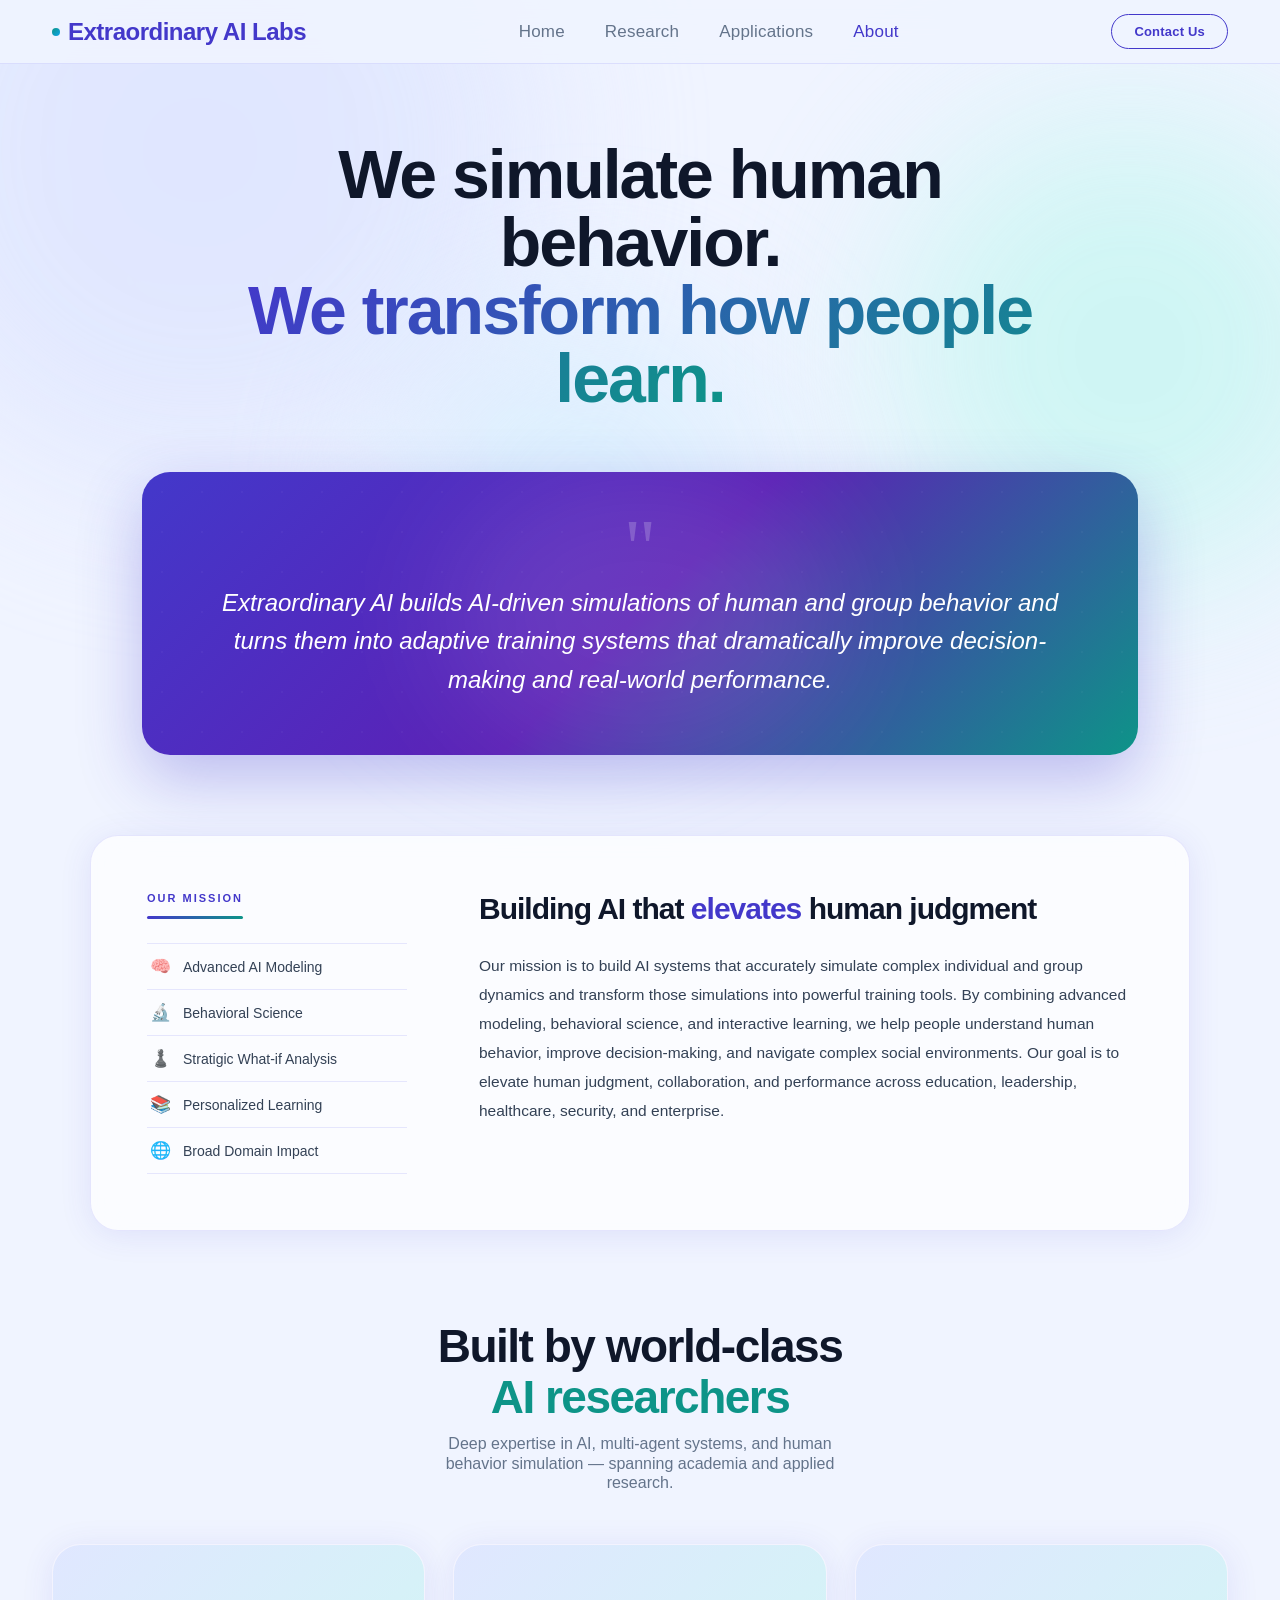
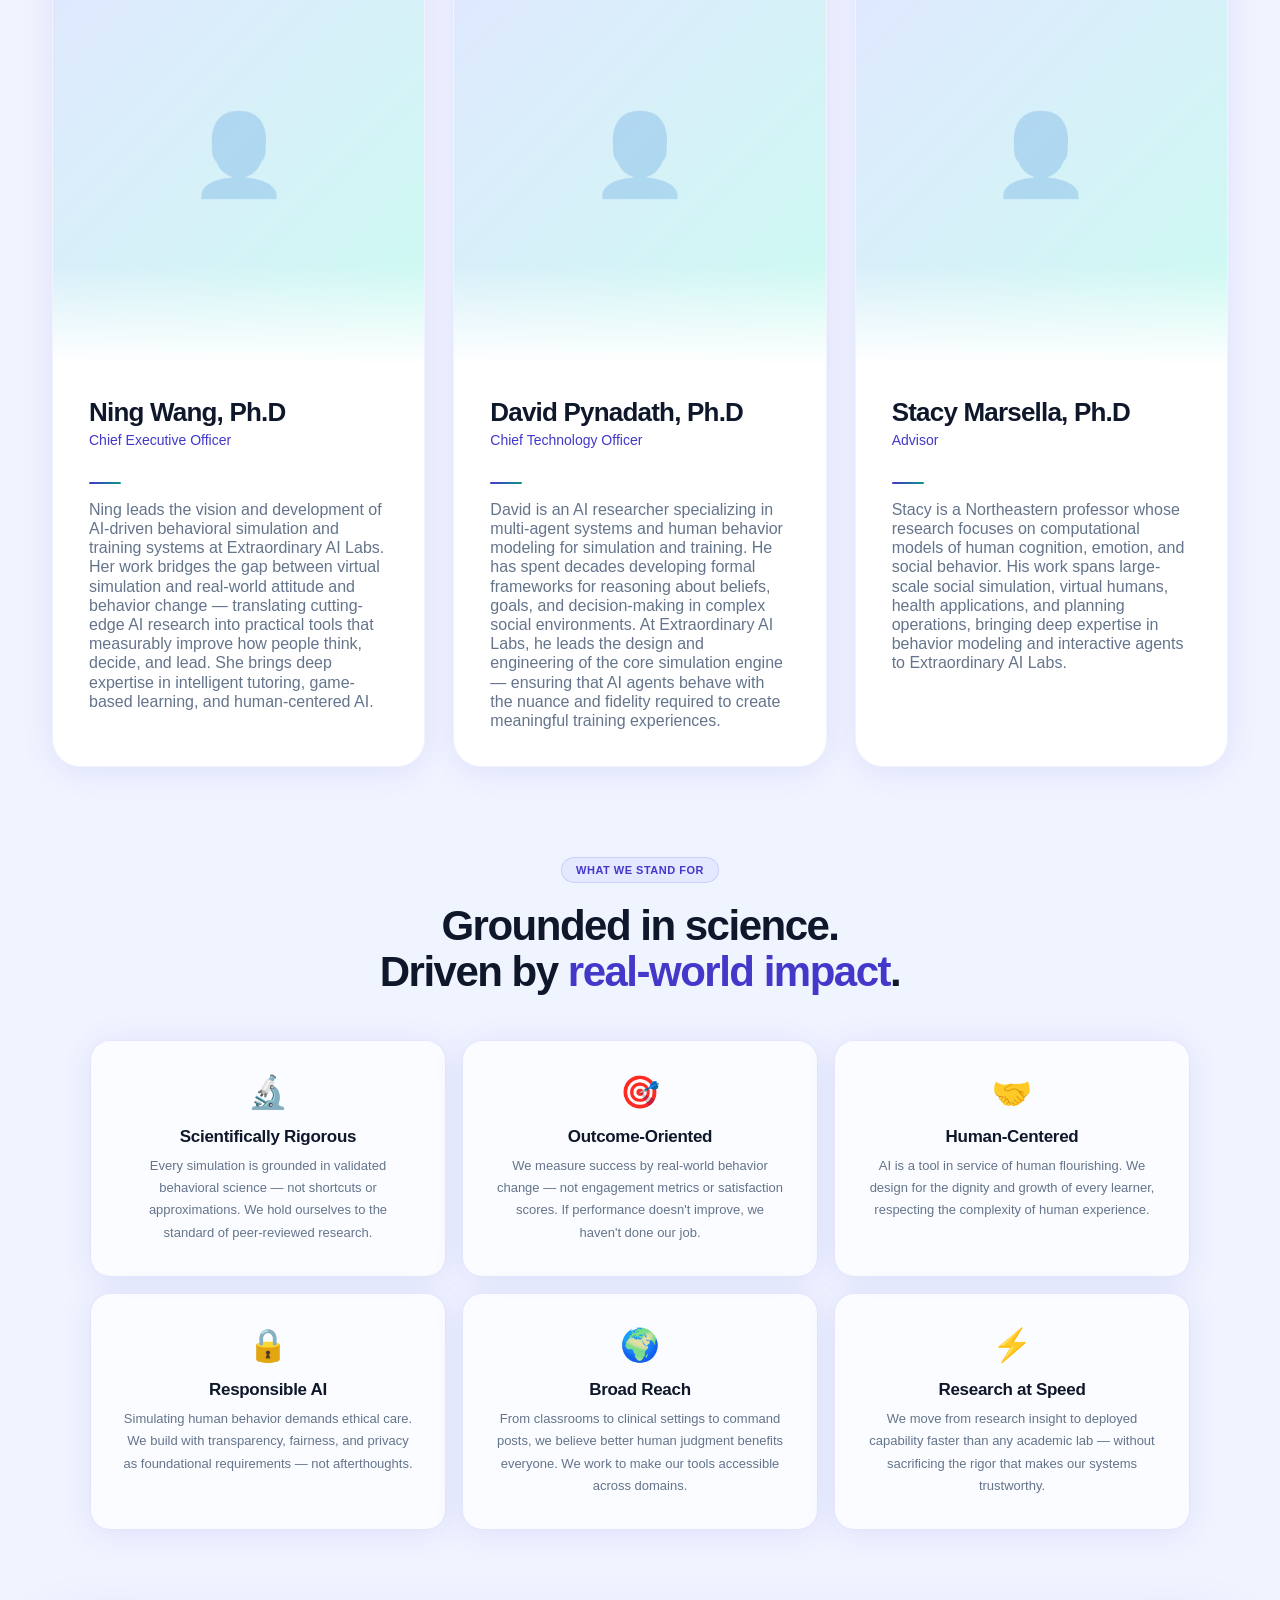
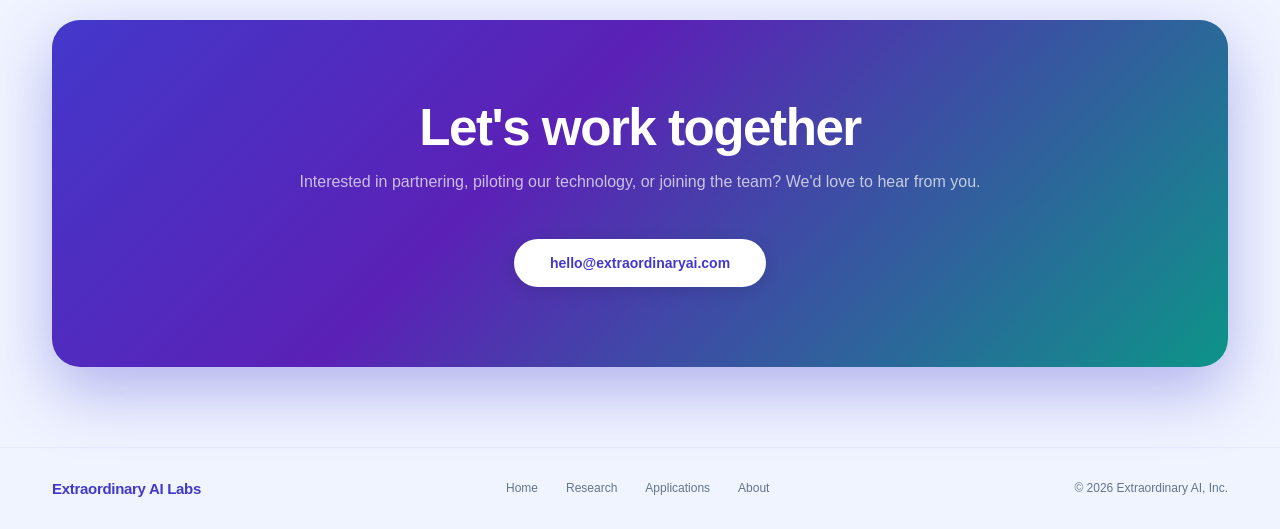
==== about.html @ 601aa69d "Initial version" ====
<!DOCTYPE html>
<html lang="en">
<head>
<meta charset="UTF-8">
<meta name="viewport" content="width=device-width, initial-scale=1.0">
<title>About — Extraordinary AI Labs</title>
<link rel="stylesheet" href="styles.css">
</head>
<body>

<div class="bg-mesh">
  <div class="mesh-blob blob-1"></div>
  <div class="mesh-blob blob-2"></div>
  <div class="mesh-blob blob-3"></div>
</div>

<nav>
  <a href="index.html" class="logo"><div class="logo-dot"></div>Extraordinary AI Labs</a>
  <ul>
    <li><a href="index.html">Home</a></li>
    <li><a href="index.html#research">Research</a></li>
    <li><a href="index.html#applications">Applications</a></li>
    <li><a href="about.html" class="active">About</a></li>
  </ul>
  <a href="#contact" class="nav-contact">Contact Us</a>
</nav>

<!-- ── PAGE HERO ── -->
<div class="page-hero fade-up">
  <h1 class="page-title">We simulate human behavior.<br><span>We transform how people learn.</span></h1>
</div>

<!-- ── ONE-LINER ── -->
<div class="one-liner-wrap fade-up fade-up-1">
  <div class="one-liner-card">
    <div class="one-liner-glow"></div>
    <span class="quote-mark">"</span>
    <p class="one-liner-text">Extraordinary AI builds AI-driven simulations of human and group behavior and turns them into adaptive training systems that dramatically improve decision-making and real-world performance.</p>
  </div>
</div>

<!-- ── MISSION ── -->
<section class="mission-section">
  <div class="mission-inner">
    <div class="mission-left">
      <div>
        <div class="mission-label">Our Mission</div>
        <div class="mission-accent-line"></div>
      </div>
      <div class="mission-visual">
        <div class="mv-chip"><span class="mv-icon">🧠</span>Advanced AI Modeling</div>
        <div class="mv-chip"><span class="mv-icon">🔬</span>Behavioral Science</div>
        <div class="mv-chip"><span class="mv-icon">♟️</span>Stratigic What-if Analysis</div>
        <div class="mv-chip"><span class="mv-icon">📚</span>Personalized Learning</div>
        <div class="mv-chip"><span class="mv-icon">🌐</span>Broad Domain Impact</div>
      </div>
    </div>
    <div class="mission-right">
      <h2 class="mission-title">Building AI that <span>elevates</span> human judgment</h2>
      <p class="mission-text">Our mission is to build AI systems that accurately simulate complex individual and group dynamics and transform those simulations into powerful training tools. By combining advanced modeling, behavioral science, and interactive learning, we help people understand human behavior, improve decision-making, and navigate complex social environments. Our goal is to elevate human judgment, collaboration, and performance across education, leadership, healthcare, security, and enterprise.</p>
    </div>
  </div>
</section>

<!-- ── FOUNDERS ── -->
<section class="founders-section">
  <div class="founders-header">
    <h2 class="founders-title">Built by world-class<br><span>AI researchers</span></h2>
    <p class="founders-sub">Deep expertise in AI, multi-agent systems, and human behavior simulation — spanning academia and applied research.</p>
  </div>

  <div class="founders-grid">

    <!-- Ning Wang -->
    <div class="founder-card">
      <div class="founder-img-wrap">
        <img
          class="founder-img"
          src="https://ict.usc.edu/wp-content/uploads/2022/01/Ning-Wang.jpg"
          alt="Ning Wang — Co-Founder &amp; CEO"
          onerror="this.style.display='none'; this.nextElementSibling.style.display='flex';"
        />
        <div class="founder-avatar-fallback">👤</div>
      </div>
      <div class="founder-body">
        <div class="founder-name">Ning Wang, Ph.D</div>
        <div class="founder-title">Chief Executive Officer</div>
        <div class="founder-divider"></div>
        <p class="founder-bio">Ning leads the vision and development of AI-driven behavioral simulation and training systems at Extraordinary AI Labs. Her work bridges the gap between virtual simulation and real-world attitude and behavior change — translating cutting-edge AI research into practical tools that measurably improve how people think, decide, and lead. She brings deep expertise in intelligent tutoring, game-based learning, and human-centered AI.</p>
      </div>
    </div>

    <!-- David Pynadath -->
    <div class="founder-card">
      <div class="founder-img-wrap">
        <img
          class="founder-img"
          src="https://profiles.rice.edu/sites/g/files/bxs3881/files/2024-11/241106_David%20Pynadath%27_Fitlow_5_Compress.png"
          alt="David Pynadath — Co-Founder &amp; CTO"
          onerror="this.style.display='none'; this.nextElementSibling.style.display='flex';"
        />
        <div class="founder-avatar-fallback">👤</div>
      </div>
      <div class="founder-body">
        <div class="founder-name">David Pynadath, Ph.D</div>
        <div class="founder-title">Chief Technology Officer</div>
        <div class="founder-divider"></div>
        <p class="founder-bio">David is an AI researcher specializing in multi-agent systems and human behavior modeling for simulation and training. He has spent decades developing formal frameworks for reasoning about beliefs, goals, and decision-making in complex social environments. At Extraordinary AI Labs, he leads the design and engineering of the core simulation engine — ensuring that AI agents behave with the nuance and fidelity required to create meaningful training experiences.</p>
      </div>
    </div>

    <!-- Stacy Marsella -->
    <div class="founder-card">
      <div class="founder-img-wrap">
        <img
          class="founder-img"
          src="https://cos.northeastern.edu/wp-content/uploads/2017/10/stacy-marsella.jpg"
          alt="Stacy Marsella — Advisor"
          onerror="this.style.display='none'; this.nextElementSibling.style.display='flex';"
        />
        <div class="founder-avatar-fallback">👤</div>
      </div>
      <div class="founder-body">
        <div class="founder-name">Stacy Marsella, Ph.D</div>
        <div class="founder-title">Advisor</div>
        <div class="founder-divider"></div>
        <p class="founder-bio">Stacy is a Northeastern professor whose research focuses on computational models of human cognition, emotion, and social behavior. His work spans large-scale social simulation, virtual humans, health applications, and planning operations, bringing deep expertise in behavior modeling and interactive agents to Extraordinary AI Labs.</p>
      </div>
    </div>

  </div>
</section>

<!-- ── VALUES ── -->
<section class="values-section">
  <div class="values-header">
    <div class="section-chip">What We Stand For</div>
    <h2 class="values-title">Grounded in science.<br>Driven by <span>real-world impact</span>.</h2>
  </div>
  <div class="values-grid">
    <div class="value-card">
      <div class="value-icon">🔬</div>
      <div class="value-title">Scientifically Rigorous</div>
      <div class="value-desc">Every simulation is grounded in validated behavioral science — not shortcuts or approximations. We hold ourselves to the standard of peer-reviewed research.</div>
    </div>
    <div class="value-card">
      <div class="value-icon">🎯</div>
      <div class="value-title">Outcome-Oriented</div>
      <div class="value-desc">We measure success by real-world behavior change — not engagement metrics or satisfaction scores. If performance doesn't improve, we haven't done our job.</div>
    </div>
    <div class="value-card">
      <div class="value-icon">🤝</div>
      <div class="value-title">Human-Centered</div>
      <div class="value-desc">AI is a tool in service of human flourishing. We design for the dignity and growth of every learner, respecting the complexity of human experience.</div>
    </div>
    <div class="value-card">
      <div class="value-icon">🔒</div>
      <div class="value-title">Responsible AI</div>
      <div class="value-desc">Simulating human behavior demands ethical care. We build with transparency, fairness, and privacy as foundational requirements — not afterthoughts.</div>
    </div>
    <div class="value-card">
      <div class="value-icon">🌍</div>
      <div class="value-title">Broad Reach</div>
      <div class="value-desc">From classrooms to clinical settings to command posts, we believe better human judgment benefits everyone. We work to make our tools accessible across domains.</div>
    </div>
    <div class="value-card">
      <div class="value-icon">⚡</div>
      <div class="value-title">Research at Speed</div>
      <div class="value-desc">We move from research insight to deployed capability faster than any academic lab — without sacrificing the rigor that makes our systems trustworthy.</div>
    </div>
  </div>
</section>

<!-- ── CONTACT ── -->
<!--section class="contact-section" id="contact">
  <div class="contact-inner">
    <div class="contact-glow"></div>
    <h2 class="contact-title">Let's work together</h2>
    <p class="contact-sub">Interested in partnering, piloting our technology, or joining the team? We'd love to hear from you.</p>
    <a href="mailto:hello@extraordinaryailabs.com" class="contact-email">
      <span class="contact-email-icon">✉️</span>
      hello@extraordinaryailabs.com
    </a>
  </div>
</section-->

<section class="cta-section" id="contact">
  <div class="contact-inner">
    <div class="contact-glow"></div>
    <h2 class="cta-title">Let's work together</h2>
    <p class="cta-sub">Interested in partnering, piloting our technology, or joining the team? We'd love to hear from you.</p>
    <div class="cta-buttons">
      <a href="mailto:hello@extraordinaryailabs.com" class="btn-white">hello@extraordinaryai.com</a>
    </div>
  </div>
</section>

<!-- ── FOOTER — matches homepage exactly ── -->
<footer>
  <div class="footer-logo">Extraordinary AI Labs</div>
  <div class="footer-links">
    <a href="index.html">Home</a>
    <a href="index.html#research">Research</a>
    <a href="index.html#applications">Applications</a>
    <a href="about.html">About</a>
  </div>
  <div class="footer-copy">© 2026 Extraordinary AI, Inc.</div>
</footer>

</body>
</html>
---- styles.css ----
/* =============================================
   Extraordinary AI Labs — Shared Stylesheet
   ============================================= */

:root {
  --bg: #f0f4ff;
  --surface: #ffffff;
  --surface2: #e8eeff;
  --indigo: #4338ca;
  --indigo-light: #6366f1;
  --teal: #0d9488;
  --teal-light: #14b8a6;
  --sky: #0ea5e9;
  --pink: #e879f9;
  --text: #0f172a;
  --text2: #334155;
  --muted: #64748b;
  --border: rgba(99,102,241,0.15);
  --border2: rgba(99,102,241,0.08);
  --glass: rgba(255,255,255,0.7);
  --shadow: 0 4px 32px rgba(67,56,202,0.1);
  --shadow-lg: 0 12px 48px rgba(67,56,202,0.15);
  --nav-h: 64px; /* fixed nav height for scroll-margin */
}

* { margin: 0; padding: 0; box-sizing: border-box; }

html { scroll-behavior: smooth; }

body {
  background: var(--bg);
  color: var(--text);
  font-family: 'Helvetica Neue', Helvetica, Arial, sans-serif;
  font-weight: 300;
  overflow-x: hidden;
}

/* ── BACKGROUND MESH ── */
.bg-mesh {
  position: fixed; inset: 0;
  pointer-events: none; z-index: 0; overflow: hidden;
}
.mesh-blob {
  position: absolute; border-radius: 50%;
  filter: blur(80px); opacity: 0.45;
}
.blob-1 {
  width: 700px; height: 700px;
  background: radial-gradient(circle, #c7d2fe, #e0e7ff);
  top: -200px; left: -150px;
  animation: blobDrift 12s ease-in-out infinite;
}
.blob-2 {
  width: 500px; height: 500px;
  background: radial-gradient(circle, #99f6e4, #ccfbf1);
  top: 100px; right: -100px;
  animation: blobDrift 10s ease-in-out infinite 3s;
}
.blob-3 {
  width: 400px; height: 400px;
  background: radial-gradient(circle, #bae6fd, #e0f2fe);
  bottom: 200px; left: 30%;
  animation: blobDrift 14s ease-in-out infinite 6s;
}
@keyframes blobDrift {
  0%, 100% { transform: translate(0,0) scale(1); }
  33%       { transform: translate(30px,-20px) scale(1.05); }
  66%       { transform: translate(-20px,30px) scale(0.97); }
}

/* ── NAV ── */
nav {
  position: fixed; top: 0; left: 0; right: 0; z-index: 100;
  display: flex; align-items: center; justify-content: space-between;
  padding: 0 52px;
  height: var(--nav-h);
  background: rgba(240,244,255,0.88);
  backdrop-filter: blur(20px);
  border-bottom: 1px solid var(--border);
}
.logo {
  font-size: 24px; font-weight: 800; letter-spacing: -0.5px;
  color: var(--indigo); display: flex; align-items: center; gap: 8px;
  text-decoration: none; flex-shrink: 0;
}
.logo-dot {
  width: 8px; height: 8px; border-radius: 50%;
  background: linear-gradient(135deg, var(--teal), var(--sky));
  animation: dotPulse 2s ease-in-out infinite; flex-shrink: 0;
}
@keyframes dotPulse {
  0%, 100% { transform: scale(1); opacity: 1; }
  50%       { transform: scale(1.4); opacity: 0.7; }
}
nav ul { list-style: none; display: flex; gap: 40px; }
nav a {
  font-size: 17px; font-weight: 400; text-decoration: none;
  color: var(--muted); letter-spacing: 0.2px; transition: color 0.2s;
}
nav a:hover { color: var(--indigo); }
nav a.active { color: var(--indigo); font-weight: 500; }
.nav-contact {
  font-size: 13px; font-weight: 600; text-decoration: none;
  border: 1.5px solid var(--indigo); color: var(--indigo);
  padding: 9px 22px; border-radius: 100px; transition: all 0.3s;
}
.nav-contact:hover { background: var(--indigo); color: white; }

/* ── SCROLL-MARGIN for anchored sections (accounts for fixed nav) ── */
section[id], div[id] {
  scroll-margin-top: calc(var(--nav-h) + 24px);
}

/* ── HERO ── */
.hero {
  position: relative; z-index: 1;
  min-height: 100vh;
  display: flex; flex-direction: column;
  align-items: center; justify-content: center;
  text-align: center;
  padding: 120px 52px 80px;
}
.hero-eyebrow {
  display: inline-flex; align-items: center; gap: 10px;
  background: var(--glass); border: 1px solid var(--border);
  backdrop-filter: blur(12px); border-radius: 100px;
  padding: 8px 20px 8px 8px; margin-bottom: 36px;
  box-shadow: var(--shadow); animation: fadeUp 0.5s ease both;
}
.eyebrow-chip {
  font-size: 10px; font-weight: 700; letter-spacing: 1px; text-transform: uppercase;
  background: linear-gradient(135deg, var(--indigo), var(--teal));
  color: white; border-radius: 100px; padding: 4px 12px;
}
.eyebrow-text { font-size: 12px; color: var(--muted); font-weight: 400; }

h1 {
  font-size: clamp(48px, 6.5vw, 84px);
  font-weight: 800; letter-spacing: -2.5px; line-height: 1.0;
  margin-bottom: 28px; animation: fadeUp 0.5s ease 0.1s both;
}
.h1-dark { color: var(--text); }
.h1-gradient {
  background: linear-gradient(135deg, var(--indigo) 0%, var(--teal) 60%, var(--sky) 100%);
  -webkit-background-clip: text; -webkit-text-fill-color: transparent;
  background-clip: text; display: block;
}
.hero-desc {
  font-size: 16px; color: var(--muted); line-height: 1.2;
  max-width: 580px; margin: 0 auto 48px; font-weight: 300;
  animation: fadeUp 0.5s ease 0.2s both;
}
.hero-desc strong { color: var(--text2); font-weight: 500; }
.hero-actions {
  display: flex; gap: 14px; align-items: center; justify-content: center;
  margin-bottom: 72px; animation: fadeUp 0.5s ease 0.3s both;
}

/* ── BUTTONS ── */
.btn-primary {
  font-size: 14px; font-weight: 600; text-decoration: none;
  background: var(--indigo); color: white; padding: 16px 36px;
  border-radius: 100px; transition: all 0.3s;
  box-shadow: 0 8px 24px rgba(67,56,202,0.35);
  position: relative; overflow: hidden;
}
.btn-primary::after {
  content: ''; position: absolute; inset: 0; border-radius: 100px;
  background: linear-gradient(135deg, var(--indigo-light), var(--teal));
  opacity: 0; transition: opacity 0.3s;
}
.btn-primary span { position: relative; z-index: 1; }
.btn-primary:hover::after { opacity: 1; }
.btn-primary:hover { transform: translateY(-2px); box-shadow: 0 12px 32px rgba(67,56,202,0.4); }

.btn-ghost {
  font-size: 14px; font-weight: 500; text-decoration: none;
  background: var(--glass); border: 1px solid var(--border);
  color: var(--text2); padding: 16px 36px; border-radius: 100px;
  backdrop-filter: blur(8px); transition: all 0.3s; box-shadow: var(--shadow);
}
.btn-ghost:hover {
  background: white; border-color: rgba(99,102,241,0.3);
  transform: translateY(-2px); box-shadow: var(--shadow-lg);
}

.btn-white {
  font-size: 14px; font-weight: 600; text-decoration: none;
  background: white; color: var(--indigo); padding: 16px 36px;
  border-radius: 100px; transition: all 0.3s;
  box-shadow: 0 4px 16px rgba(0,0,0,0.1);
}
.btn-white:hover { transform: translateY(-2px); box-shadow: 0 8px 24px rgba(0,0,0,0.15); }

.btn-outline-white {
  font-size: 14px; font-weight: 500; text-decoration: none;
  border: 1px solid rgba(255,255,255,0.4); color: white;
  padding: 16px 36px; border-radius: 100px; transition: all 0.3s;
}
.btn-outline-white:hover {
  background: rgba(255,255,255,0.1);
  border-color: rgba(255,255,255,0.6); transform: translateY(-2px);
}

/* ── STAT CARDS ── */
.hero-stats { display: flex; gap: 16px; justify-content: center; animation: fadeUp 0.5s ease 0.4s both; }
.stat-card {
  background: var(--glass); backdrop-filter: blur(16px);
  border: 1px solid var(--border); border-radius: 18px;
  padding: 20px 28px; text-align: center; box-shadow: var(--shadow);
  transition: transform 0.3s;
}
.stat-card:hover { transform: translateY(-4px); }
.stat-num { font-size: 22px; font-weight: 800; letter-spacing: -0.5px; line-height: 1; margin-bottom: 4px; }
.sn-indigo { color: var(--indigo); }
.sn-teal   { color: var(--teal); }
.sn-sky    { color: var(--sky); }
.stat-label { font-size: 11px; color: var(--muted); font-weight: 400; letter-spacing: 0.3px; }

/* ── SECTION CHIP ── */
.section-chip {
  display: inline-flex; align-items: center; gap: 6px;
  background: rgba(99,102,241,0.08); border: 1px solid rgba(99,102,241,0.18);
  border-radius: 100px; padding: 6px 14px;
  font-size: 11px; font-weight: 600; letter-spacing: 0.5px; text-transform: uppercase;
  color: var(--indigo); margin-bottom: 20px;
}

/* ── BENTO / TECHNOLOGY SECTION ── */
.bento-section {
  position: relative; z-index: 1;
  padding: 0 52px 100px;
}
.bento-header {
  text-align: center; margin-bottom: 52px;
}
.bento-title {
  font-size: clamp(32px, 4vw, 50px);
  font-weight: 800; letter-spacing: -1.5px; line-height: 1.1; margin-bottom: 16px;
}
.bento-sub {
  font-size: 16px; color: var(--muted); max-width: 520px;
  margin: 0 auto; line-height: 1.2; font-weight: 300;
}

/* Tech grid: 3 columns, custom cell placement */
.tech-grid {
  display: grid;
  grid-template-columns: repeat(2, minmax(0, 1fr));
  grid-auto-rows: 1fr;
  gap: 16px;
  align-items: stretch;
}

/* Row 1: merged big card spans 2 cols, group-dynamics spans 1 col */
.tech-cell-merged   { grid-column: auto; grid-row: auto; }
.tech-cell-group    { grid-column: auto; grid-row: auto; }
/* Row 2: adaptive and group span equally */
.tech-cell-adaptive { grid-column: auto; grid-row: auto; }
.tech-cell-agents   { grid-column: auto; grid-row: auto; }

.bento-cell {
  background: var(--glass); backdrop-filter: blur(16px);
  border: 1px solid var(--border); border-radius: 24px;
  padding: 40px 36px; box-shadow: var(--shadow);
  transition: all 0.35s; position: relative; overflow: hidden;
  height: 100%;
}
.bento-cell:hover {
  box-shadow: var(--shadow-lg); transform: translateY(-4px);
  border-color: rgba(99,102,241,0.3);
}
.bento-cell.accent-indigo { background: linear-gradient(135deg, rgba(67,56,202,0.07), rgba(99,102,241,0.04)); }
.bento-cell.accent-teal   { background: linear-gradient(135deg, rgba(13,148,136,0.07), rgba(20,184,166,0.03)); }
.bento-cell.accent-sky    { background: linear-gradient(135deg, rgba(14,165,233,0.07), rgba(56,189,248,0.03)); }

.cell-shimmer {
  position: absolute; inset: 0; border-radius: 24px;
  background: linear-gradient(135deg, rgba(255,255,255,0.6), rgba(255,255,255,0));
  pointer-events: none;
}
.bento-icon-wrap {
  width: 52px; height: 52px; border-radius: 16px;
  display: flex; align-items: center; justify-content: center;
  margin-bottom: 24px; font-size: 22px;
}
.icon-indigo { background: rgba(67,56,202,0.1); }
.icon-teal   { background: rgba(13,148,136,0.1); }
.icon-sky    { background: rgba(14,165,233,0.1); }
.icon-pink   { background: rgba(232,121,249,0.1); }

.cell-title {
  font-size: 20px; font-weight: 700; letter-spacing: -0.4px;
  margin-bottom: 10px; color: var(--text);
}
.cell-desc {
  font-size: 18px; color: var(--muted); line-height: 1.2; font-weight: 300;
}

/* ── APPLICATIONS SECTION ── */
.cases-section { position: relative; z-index: 1; padding: 0 52px 100px; }
.cases-header {
  display: flex; align-items: flex-end; justify-content: space-between;
  margin-bottom: 40px;
}
.cases-title {
  font-size: clamp(30px, 3.5vw, 46px); font-weight: 800;
  letter-spacing: -1.5px; max-width: 680px; line-height: 1.1;
}
.cases-title span { color: var(--indigo); }

.cases-grid {
  display: grid;
  grid-template-columns: repeat(3, 1fr);
  gap: 16px;
}
/* 5 cards: first 3 in row 1, last 2 centered in row 2 */
.cases-grid .case-card:nth-child(4) { grid-column: 1; }
.cases-grid .case-card:nth-child(5) { grid-column: 2; }

.case-card {
  background: var(--surface); border: 1px solid var(--border2);
  border-radius: 20px; padding: 36px; box-shadow: var(--shadow);
  transition: all 0.3s; position: relative; overflow: hidden;
}
.case-card::before {
  content: ''; position: absolute; left: 0; top: 0; bottom: 0;
  width: 4px; border-radius: 4px 0 0 4px;
  background: linear-gradient(180deg, var(--indigo), var(--teal));
  opacity: 0; transition: opacity 0.3s;
}
.case-card:hover { transform: translateY(-4px); box-shadow: var(--shadow-lg); border-color: var(--border); }
.case-card:hover::before { opacity: 1; }
.case-tag {
  font-size: 10px; font-weight: 700; letter-spacing: 1px; text-transform: uppercase;
  color: var(--teal); background: rgba(13,148,136,0.08);
  border-radius: 100px; padding: 4px 12px; display: inline-block; margin-bottom: 16px;
}
.case-title {
  font-size: 20px; font-weight: 700; letter-spacing: -0.4px;
  margin-bottom: 12px; color: var(--text);
}
.case-desc { font-size: 18px; color: var(--muted); line-height: 1.2; font-weight: 300; }

/* ── HOW IT WORKS ── */
.steps-section { position: relative; z-index: 1; padding: 0 52px 100px; }
.steps-header { text-align: center; margin-bottom: 56px; }
.steps-title {
  font-size: clamp(30px, 3.5vw, 46px); font-weight: 800;
  letter-spacing: -1.5px; line-height: 1.1;
}
.steps-title span { color: var(--teal); }
.steps-grid {
  display: grid; grid-template-columns: repeat(4, 1fr);
  gap: 16px; position: relative;
}
.steps-line {
  position: absolute; top: 36px; left: 12.5%; right: 12.5%; height: 1px;
  background: linear-gradient(90deg, transparent, var(--border), var(--indigo-light), var(--teal-light), var(--border), transparent);
}
.step-card {
  background: var(--surface); border: 1px solid var(--border2);
  border-radius: 20px; padding: 36px 24px 28px;
  text-align: center; box-shadow: var(--shadow); transition: all 0.3s;
}
.step-card:hover { transform: translateY(-6px); box-shadow: var(--shadow-lg); border-color: var(--border); }
.step-num {
  width: 56px; height: 56px; border-radius: 50%;
  background: linear-gradient(135deg, var(--indigo), var(--teal));
  color: white; font-size: 20px; font-weight: 800;
  display: flex; align-items: center; justify-content: center;
  margin: 0 auto 24px; box-shadow: 0 6px 20px rgba(67,56,202,0.35);
}
.step-title { font-size: 16px; font-weight: 700; letter-spacing: -0.3px; margin-bottom: 10px; }
.step-desc { font-size: 13px; color: var(--muted); line-height: 1.7; font-weight: 300; }

/* ── CTA BANNER ── */
.cta-section { position: relative; z-index: 1; padding: 0 52px 80px; }
.cta-inner {
  background: linear-gradient(135deg, var(--indigo) 0%, #5b21b6 40%, var(--teal) 100%);
  border-radius: 28px; padding: 88px 80px; text-align: center;
  position: relative; overflow: hidden;
  box-shadow: 0 24px 64px rgba(67,56,202,0.35);
}
.cta-inner::before {
  content: ''; position: absolute; inset: 0;
  background: url("data:image/svg+xml,%3Csvg width='60' height='60' viewBox='0 0 60 60' xmlns='http://www.w3.org/2000/svg'%3E%3Cg fill='none'%3E%3Cg fill='%23ffffff' fill-opacity='0.03'%3E%3Cpath d='M36 34v-4h-2v4h-4v2h4v4h2v-4h4v-2h-4zm0-30V0h-2v4h-4v2h4v4h2V6h4V4h-4zM6 34v-4H4v4H0v2h4v4h2v-4h4v-2H6zM6 4V0H4v4H0v2h4v4h2V6h4V4H6z'/%3E%3C/g%3E%3C/g%3E%3C/svg%3E");
  pointer-events: none;
}
.cta-glow {
  position: absolute; width: 500px; height: 500px; border-radius: 50%;
  background: rgba(255,255,255,0.08); filter: blur(80px);
  top: 50%; left: 50%; transform: translate(-50%,-50%);
}
.cta-title {
  font-size: clamp(32px, 4vw, 52px); font-weight: 800; letter-spacing: -1.5px;
  color: white; line-height: 1.1; margin-bottom: 16px;
  position: relative; z-index: 1;
}
.cta-sub {
  font-size: 16px; color: rgba(255,255,255,0.7); margin-bottom: 48px;
  position: relative; z-index: 1; font-weight: 300;
}
.cta-buttons { display: flex; gap: 16px; justify-content: center; position: relative; z-index: 1; }

/* ── FOOTER (shared) ── */
footer {
  position: relative; z-index: 1;
  padding: 32px 52px; border-top: 1px solid var(--border2);
  display: flex; justify-content: space-between; align-items: center;
}
.footer-logo { font-size: 15px; font-weight: 800; color: var(--indigo); letter-spacing: -0.3px; }
.footer-links { display: flex; gap: 28px; }
.footer-links a {
  font-size: 12px; color: var(--muted); text-decoration: none;
  font-weight: 400; transition: color 0.2s;
}
.footer-links a:hover { color: var(--indigo); }
.footer-copy { font-size: 12px; color: var(--muted); }

/* ── ANIMATIONS ── */
@keyframes fadeUp {
  from { opacity: 0; transform: translateY(20px); }
  to   { opacity: 1; transform: translateY(0); }
}
.fade-up   { animation: fadeUp 0.6s ease both; }
.fade-up-1 { animation-delay: 0.1s; }
.fade-up-2 { animation-delay: 0.2s; }
.fade-up-3 { animation-delay: 0.3s; }

/* ── ABOUT PAGE ── */

/* Page Hero */
.page-hero {
  position: relative; z-index: 1;
  padding: 140px 52px 60px;
  text-align: center;
  max-width: 900px; margin: 0 auto;
}
.page-title {
  font-size: clamp(44px, 6vw, 68px);
  font-weight: 800; letter-spacing: -2px; line-height: 1.0;
  margin-bottom: 0; color: var(--text);
}
.page-title span {
  background: linear-gradient(135deg, var(--indigo), var(--teal));
  -webkit-background-clip: text; -webkit-text-fill-color: transparent;
  background-clip: text;
}

/* One-liner */
.one-liner-wrap {
  position: relative; z-index: 1;
  padding: 0 52px 80px;
  max-width: 1100px; margin: 0 auto;
}
.one-liner-card {
  background: linear-gradient(135deg, var(--indigo) 0%, #5b21b6 50%, var(--teal) 100%);
  border-radius: 28px; padding: 56px 72px;
  text-align: center; position: relative; overflow: hidden;
  box-shadow: 0 24px 64px rgba(67,56,202,0.3);
}
.one-liner-card::before {
  content: ''; position: absolute; inset: 0;
  background: url("data:image/svg+xml,%3Csvg width='40' height='40' viewBox='0 0 40 40' xmlns='http://www.w3.org/2000/svg'%3E%3Cg fill='%23ffffff' fill-opacity='0.04'%3E%3Ccircle cx='20' cy='20' r='1'/%3E%3C/g%3E%3C/svg%3E");
  pointer-events: none;
}
.one-liner-glow {
  position: absolute; width: 400px; height: 300px; border-radius: 50%;
  background: rgba(255,255,255,0.1); filter: blur(60px);
  top: 50%; left: 50%; transform: translate(-50%,-50%);
}
.one-liner-text {
  font-size: clamp(17px, 2vw, 24px); font-weight: 500;
  color: white; line-height: 1.6;
  position: relative; z-index: 1; font-style: italic;
}
.quote-mark {
  font-size: 80px; line-height: 0.5; color: rgba(255,255,255,0.2);
  font-family: Georgia, serif; display: block; margin-bottom: 16px;
  position: relative; z-index: 1;
}

/* Mission */
.mission-section { position: relative; z-index: 1; padding: 0 52px 90px; }
.mission-inner {
  display: grid; grid-template-columns: 260px 1fr; gap: 72px;
  max-width: 1100px; margin: 0 auto;
  background: var(--glass); backdrop-filter: blur(16px);
  border: 1px solid var(--border); border-radius: 28px;
  padding: 56px; box-shadow: var(--shadow);
}
.mission-label {
  font-size: 11px; font-weight: 700; letter-spacing: 2px; text-transform: uppercase;
  color: var(--indigo);
}
.mission-accent-line {
  width: 96px; height: 3px;
  background: linear-gradient(90deg, var(--indigo), var(--teal));
  border-radius: 2px; margin-top: 12px; margin-bottom: 24px;
}
.mission-visual {
  display: flex;
  flex-direction: column;
  gap: 0;
  margin-top: 4px;
}
.mv-chip {
  display: flex;
  align-items: center;
  gap: 10px;
  padding: 12px 0;
  border-bottom: 1px solid rgba(99,102,241,0.14);
  font-size: 14px;
  font-weight: 500;
  color: var(--text2);
}
.mv-chip:first-child {
  border-top: 1px solid rgba(99,102,241,0.14);
}
.mv-icon {
  font-size: 17px;
  width: 26px;
  text-align: center;
  opacity: 0.9;
}
.mission-title {
  font-size: 30px; font-weight: 800; letter-spacing: -1px;
  line-height: 1.15; margin-bottom: 24px; color: var(--text);
}
.mission-title span { color: var(--indigo); }
.mission-text { font-size: 15.5px; color: var(--text2); line-height: 1.88; font-weight: 300; }

/* Founders */
.founders-section { position: relative; z-index: 1; padding: 0 52px 90px; }
.founders-header { text-align: center; margin-bottom: 52px; }
.founders-title {
  font-size: clamp(30px, 4vw, 46px); font-weight: 800;
  letter-spacing: -1.5px; line-height: 1.1; margin-bottom: 12px;
}
.founders-title span { color: var(--teal); }
.founders-sub {
  font-size: 16px; color: var(--muted); max-width: 420px;
  margin: 0 auto; font-weight: 300; line-height: 1.2;
}
.founders-grid {
  display: grid; grid-template-columns: repeat(3, 1fr);
  gap: 28px; max-width: 1320px; margin: 0 auto;
}
.founder-card {
  background: var(--surface); border: 1px solid var(--border2);
  border-radius: 28px; overflow: hidden; box-shadow: var(--shadow);
  transition: all 0.35s; display: flex; flex-direction: column;
}
.founder-card:hover { box-shadow: var(--shadow-lg); transform: translateY(-6px); border-color: var(--border); }
.founder-img-wrap {
  position: relative; overflow: hidden; height: 420px;
  background: linear-gradient(135deg, #e0e7ff, #ccfbf1);
}
.founder-img-wrap::after {
  content: ''; position: absolute; bottom: 0; left: 0; right: 0;
  height: 100px;
  background: linear-gradient(to bottom, transparent, var(--surface));
}
.founder-img {
  width: 100%; height: 100%; object-fit: cover; object-position: center top;
  transition: transform 0.5s ease; display: block;
}
.founder-card:hover .founder-img { transform: scale(1.04); }
.founder-avatar-fallback {
  width: 100%; height: 100%;
  display: none; align-items: center; justify-content: center;
  font-size: 80px; color: rgba(67,56,202,0.2);
}
.founder-body { padding: 32px 36px 36px; flex: 1; display: flex; flex-direction: column; }
.founder-role-tag {
  font-size: 10px; font-weight: 700; letter-spacing: 1.5px; text-transform: uppercase;
  color: var(--teal); background: rgba(13,148,136,0.08);
  border-radius: 100px; padding: 4px 12px; display: inline-block;
  margin-bottom: 14px; align-self: flex-start;
}
.founder-name { font-size: 26px; font-weight: 800; letter-spacing: -0.8px; margin-bottom: 4px; color: var(--text); }
.founder-title { font-size: 14px; font-weight: 500; color: var(--indigo); margin-bottom: 18px; }
.founder-bio { font-size: 16px; color: var(--muted); line-height: 1.2; font-weight: 300; flex: 1; }
.founder-divider {
  width: 32px; height: 2px;
  background: linear-gradient(90deg, var(--indigo), var(--teal));
  border-radius: 2px; margin: 16px 0;
}

/* Values */
.values-section { position: relative; z-index: 1; padding: 0 52px 90px; }
.values-header { text-align: center; margin-bottom: 44px; }
.values-title { font-size: clamp(26px, 3.5vw, 42px); font-weight: 800; letter-spacing: -1.5px; line-height: 1.1; }
.values-title span { color: var(--indigo); }
.values-grid { display: grid; grid-template-columns: repeat(3, 1fr); gap: 16px; max-width: 1100px; margin: 0 auto; }
.value-card {
  background: var(--glass); backdrop-filter: blur(16px);
  border: 1px solid var(--border); border-radius: 20px;
  padding: 32px; box-shadow: var(--shadow); transition: all 0.3s; text-align: center;
}
.value-card:hover { transform: translateY(-4px); box-shadow: var(--shadow-lg); border-color: rgba(99,102,241,0.3); }
.value-icon { font-size: 32px; margin-bottom: 16px; }
.value-title { font-size: 17px; font-weight: 700; letter-spacing: -0.3px; margin-bottom: 8px; }
.value-desc { font-size: 13px; color: var(--muted); line-height: 1.72; font-weight: 300; }

/* Contact */
.contact-section { position: relative; z-index: 1; padding: 0 52px 80px; }
.contact-inner {
  background: linear-gradient(135deg, var(--indigo) 0%, #5b21b6 40%, var(--teal) 100%);
  border-radius: 28px; padding: 80px;
  text-align: center; position: relative; overflow: hidden;
  box-shadow: 0 24px 64px rgba(67,56,202,0.35);
  display: flex; flex-direction: column; align-items: center;
}
.contact-inner::before {
  content: ''; position: absolute; inset: 0;
  background: url("data:image/svg+xml,%3Csvg width='60' height='60' viewBox='0 0 60 60' xmlns='http://www.w3.org/2000/svg'%3E%3Cg fill='none'%3E%3Cg fill='%23ffffff' fill-opacity='0.03'%3E%3Cpath d='M36 34v-4h-2v4h-4v2h4v4h2v-4h4v-2h-4zm0-30V0h-2v4h-4v2h4v4h2V6h4V4h-4zM6 34v-4H4v4H0v2h4v4h2v-4h4v-2H6zM6 4V0H4v4H0v2h4v4h2V6h4V4H6z'/%3E%3C/g%3E%3C/g%3E%3C/svg%3E');
  pointer-events: none;
}
.contact-glow {
  position: absolute; width: 500px; height: 500px; border-radius: 50%;
  background: rgba(255,255,255,0.08); filter: blur(80px);
  top: 50%; left: 50%; transform: translate(-50%,-50%);
}
.contact-title {
  font-size: clamp(32px, 4vw, 52px); font-weight: 800; letter-spacing: -1.5px;
  color: white; line-height: 1.1; margin-bottom: 14px; position: relative; z-index: 1;
}
.contact-sub {
  font-size: 16px; color: rgba(244,247,255,0.92); margin-bottom: 40px;
  position: relative; z-index: 1; font-weight: 300; max-width: 500px;
}
.contact-email {
  display: inline-flex; align-items: center; gap: 12px;
  background: rgba(255,255,255,0.92); border: 1px solid rgba(255,255,255,0.75);
  border-radius: 16px; padding: 18px 36px;
  font-size: 17px; font-weight: 600; color: var(--indigo); text-decoration: none;
  transition: all 0.3s; position: relative; z-index: 1; backdrop-filter: blur(8px);
}
.contact-email:hover {
  background: white; border-color: white;
  transform: translateY(-2px);
}
.contact-email-icon { font-size: 20px; }
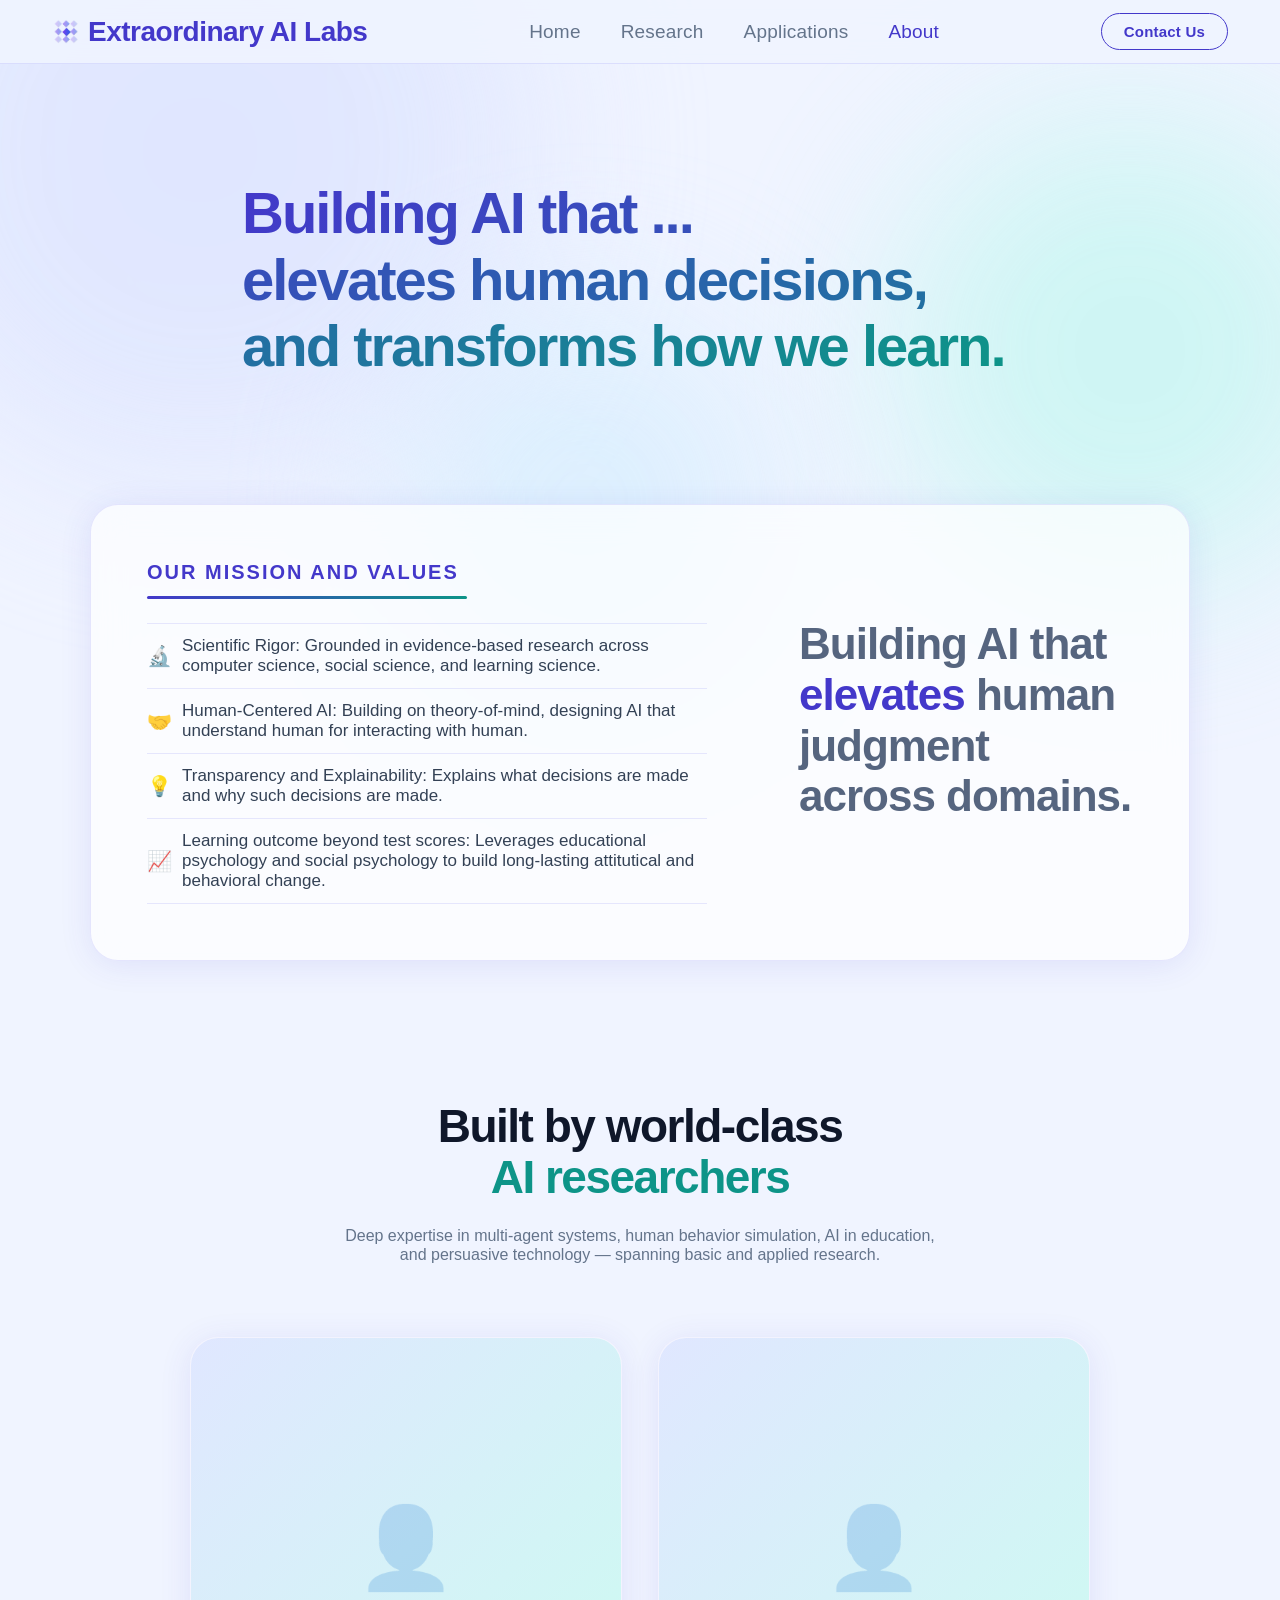
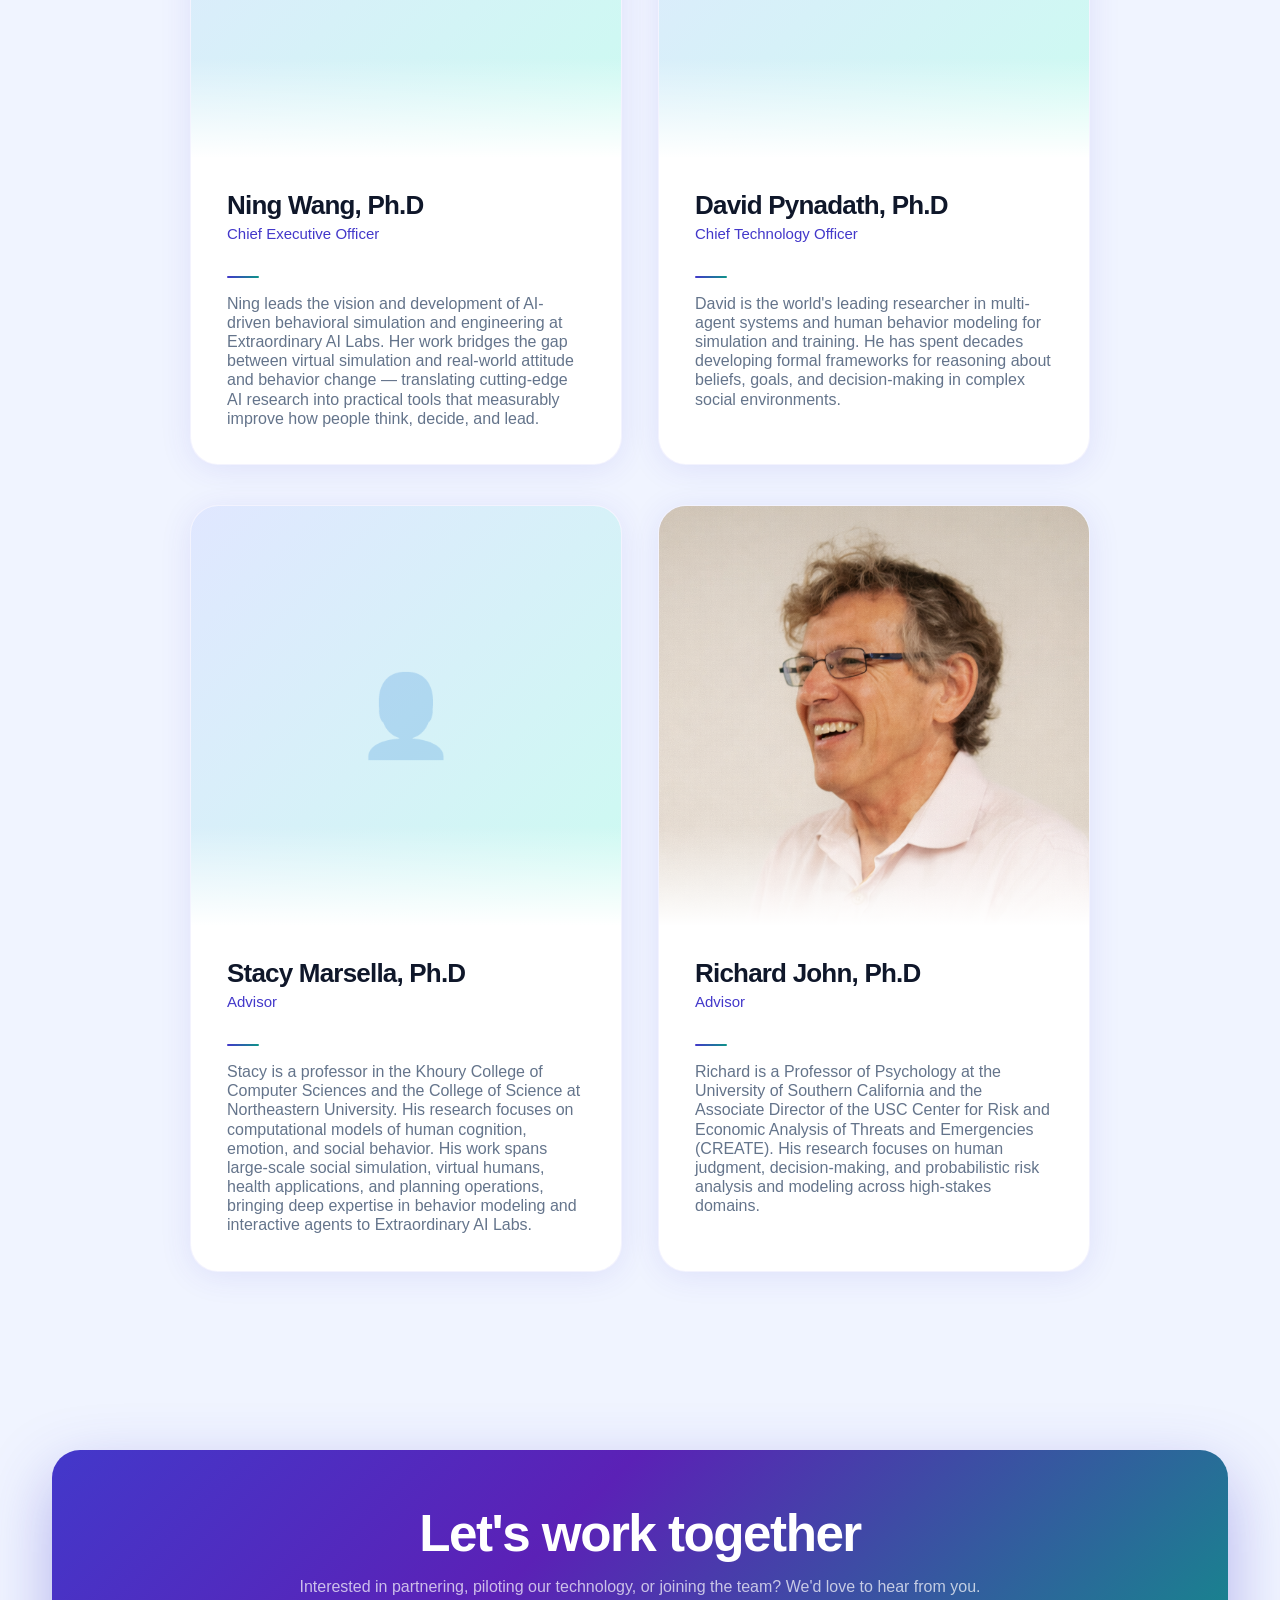
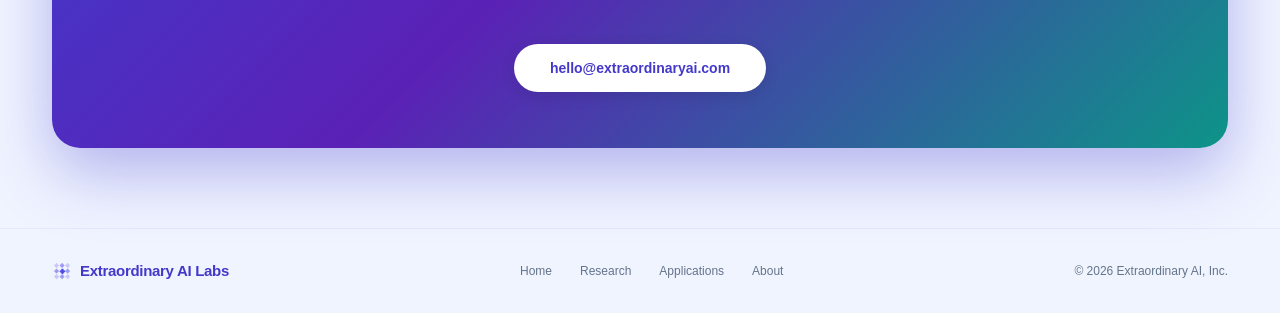
==== commit f826e20f: "Revised version" ====
--- a/about.html
+++ b/about.html
@@ -15,49 +15,50 @@
 </div>
 
 <nav>
-  <a href="index.html" class="logo"><div class="logo-dot"></div>Extraordinary AI Labs</a>
+  <a href="index.html" class="logo"><img class="logo-mark" src="IMG/eail_logo_concepts-transparent.png" alt="Extraordinary AI Labs logo">Extraordinary AI Labs</a>
   <ul>
     <li><a href="index.html">Home</a></li>
     <li><a href="index.html#research">Research</a></li>
     <li><a href="index.html#applications">Applications</a></li>
-    <li><a href="about.html" class="active">About</a></li>
+    <li><a href="about.html" id="about-nav-link">About</a></li>
   </ul>
-  <a href="#contact" class="nav-contact">Contact Us</a>
+  <a href="#contact" class="nav-contact" id="contact-nav-link">Contact Us</a>
 </nav>
 
 <!-- ── PAGE HERO ── -->
 <div class="page-hero fade-up">
-  <h1 class="page-title">We simulate human behavior.<br><span>We transform how people learn.</span></h1>
+  <!--h1 class="page-title"><span>We simulate human behavior, <br>elevate human decisions, <br> and transform how people learn.</span> <br></h1-->
+  <h1 class="page-title"><span>Building AI that ... <br>elevates human decisions, <br> and transforms how we learn.</span> <br></h1>
 </div>
 
 <!-- ── ONE-LINER ── -->
-<div class="one-liner-wrap fade-up fade-up-1">
+<!--div class="one-liner-wrap fade-up fade-up-1">
   <div class="one-liner-card">
     <div class="one-liner-glow"></div>
     <span class="quote-mark">"</span>
     <p class="one-liner-text">Extraordinary AI builds AI-driven simulations of human and group behavior and turns them into adaptive training systems that dramatically improve decision-making and real-world performance.</p>
   </div>
-</div>
+</div-->
 
 <!-- ── MISSION ── -->
 <section class="mission-section">
   <div class="mission-inner">
     <div class="mission-left">
       <div>
-        <div class="mission-label">Our Mission</div>
+        <div class="mission-label">Our Mission and Values</div>
         <div class="mission-accent-line"></div>
       </div>
       <div class="mission-visual">
-        <div class="mv-chip"><span class="mv-icon">🧠</span>Advanced AI Modeling</div>
-        <div class="mv-chip"><span class="mv-icon">🔬</span>Behavioral Science</div>
-        <div class="mv-chip"><span class="mv-icon">♟️</span>Stratigic What-if Analysis</div>
-        <div class="mv-chip"><span class="mv-icon">📚</span>Personalized Learning</div>
-        <div class="mv-chip"><span class="mv-icon">🌐</span>Broad Domain Impact</div>
+        <div class="mv-chip"><span class="mv-icon">🔬</span>Scientific Rigor:  Grounded in evidence-based research across computer science, social science, and learning science.</div>
+        <div class="mv-chip"><span class="mv-icon">🤝</span>Human-Centered AI:  Building on theory-of-mind, designing AI that understand human for interacting with human.</div>
+        <div class="mv-chip"><span class="mv-icon">💡</span>Transparency and Explainability:  Explains what decisions are made and why such decisions are made.</div>
+        <div class="mv-chip"><span class="mv-icon">📈</span>Learning outcome beyond test scores:  Leverages educational psychology and social psychology to build long-lasting attitutical and behavioral change.</div>
+
       </div>
     </div>
     <div class="mission-right">
-      <h2 class="mission-title">Building AI that <span>elevates</span> human judgment</h2>
-      <p class="mission-text">Our mission is to build AI systems that accurately simulate complex individual and group dynamics and transform those simulations into powerful training tools. By combining advanced modeling, behavioral science, and interactive learning, we help people understand human behavior, improve decision-making, and navigate complex social environments. Our goal is to elevate human judgment, collaboration, and performance across education, leadership, healthcare, security, and enterprise.</p>
+      <h2 class="mission-title">Building AI that <span>elevates</span> human judgment across domains.</h2>
+      <!--p class="mission-text">Our mission is to build AI systems that accurately simulate complex individual and group dynamics and transform those simulations into powerful training tools. By combining advanced modeling, behavioral science, and interactive learning, we help people understand human behavior, improve decision-making, and navigate complex social environments. Our goal is to elevate human judgment, collaboration, and performance across education, leadership, healthcare, security, and enterprise.</p-->
     </div>
   </div>
 </section>
@@ -66,7 +67,7 @@
 <section class="founders-section">
   <div class="founders-header">
     <h2 class="founders-title">Built by world-class<br><span>AI researchers</span></h2>
-    <p class="founders-sub">Deep expertise in AI, multi-agent systems, and human behavior simulation — spanning academia and applied research.</p>
+    <p class="founders-sub">Deep expertise in multi-agent systems, human behavior simulation, AI in education, and persuasive technology — spanning basic and applied research.</p>
   </div>
 
   <div class="founders-grid">
@@ -86,7 +87,7 @@
         <div class="founder-name">Ning Wang, Ph.D</div>
         <div class="founder-title">Chief Executive Officer</div>
         <div class="founder-divider"></div>
-        <p class="founder-bio">Ning leads the vision and development of AI-driven behavioral simulation and training systems at Extraordinary AI Labs. Her work bridges the gap between virtual simulation and real-world attitude and behavior change — translating cutting-edge AI research into practical tools that measurably improve how people think, decide, and lead. She brings deep expertise in intelligent tutoring, game-based learning, and human-centered AI.</p>
+        <p class="founder-bio">Ning leads the vision and development of AI-driven behavioral simulation and engineering at Extraordinary AI Labs. Her work bridges the gap between virtual simulation and real-world attitude and behavior change — translating cutting-edge AI research into practical tools that measurably improve how people think, decide, and lead. </p>
       </div>
     </div>
 
@@ -105,9 +106,28 @@
         <div class="founder-name">David Pynadath, Ph.D</div>
         <div class="founder-title">Chief Technology Officer</div>
         <div class="founder-divider"></div>
-        <p class="founder-bio">David is an AI researcher specializing in multi-agent systems and human behavior modeling for simulation and training. He has spent decades developing formal frameworks for reasoning about beliefs, goals, and decision-making in complex social environments. At Extraordinary AI Labs, he leads the design and engineering of the core simulation engine — ensuring that AI agents behave with the nuance and fidelity required to create meaningful training experiences.</p>
-      </div>
-    </div>
+        <p class="founder-bio">David is the world's leading researcher in multi-agent systems and human behavior modeling for simulation and training. He has spent decades developing formal frameworks for reasoning about beliefs, goals, and decision-making in complex social environments. </p>
+      </div>
+    </div>
+
+    <!-- Robert Fuchs -->
+    <!--div class="founder-card">
+      <div class="founder-img-wrap">
+        <img
+          class="founder-img"
+          src="IMG/RobFuchs-crop.png"
+          alt="Robert Fuchs - Director of Finance and Operations"
+          onerror="this.style.display='none'; this.nextElementSibling.style.display='flex';"
+        />
+        <div class="founder-avatar-fallback">👤</div>
+      </div>
+      <div class="founder-body">
+        <div class="founder-name">Robert Fuchs</div>
+        <div class="founder-title">Director of Finance &amp; Operations</div>
+        <div class="founder-divider"></div>
+        <p class="founder-bio">Rob brings more than 10 years of experience managing finance and operations, including budgeting, compliance, and the full financial responsibilities of federally funded R&amp;D projects.</p>
+      </div>
+    </div-->
 
     <!-- Stacy Marsella -->
     <div class="founder-card">
@@ -124,7 +144,26 @@
         <div class="founder-name">Stacy Marsella, Ph.D</div>
         <div class="founder-title">Advisor</div>
         <div class="founder-divider"></div>
-        <p class="founder-bio">Stacy is a Northeastern professor whose research focuses on computational models of human cognition, emotion, and social behavior. His work spans large-scale social simulation, virtual humans, health applications, and planning operations, bringing deep expertise in behavior modeling and interactive agents to Extraordinary AI Labs.</p>
+        <p class="founder-bio">Stacy is a professor in the Khoury College of Computer Sciences and the College of Science at Northeastern University. His research focuses on computational models of human cognition, emotion, and social behavior. His work spans large-scale social simulation, virtual humans, health applications, and planning operations, bringing deep expertise in behavior modeling and interactive agents to Extraordinary AI Labs.</p>
+      </div>
+    </div>
+
+    <!-- Richard John -->
+    <div class="founder-card">
+      <div class="founder-img-wrap">
+        <img
+          class="founder-img"
+          src="IMG/RichardJohn-Crop.png"
+          alt="Richard John — Advisor"
+          onerror="this.style.display='none'; this.nextElementSibling.style.display='flex';"
+        />
+        <div class="founder-avatar-fallback">👤</div>
+      </div>
+      <div class="founder-body">
+        <div class="founder-name">Richard John, Ph.D</div>
+        <div class="founder-title">Advisor</div>
+        <div class="founder-divider"></div>
+        <p class="founder-bio">Richard is a Professor of Psychology at the University of Southern California and the Associate Director of the USC Center for Risk and Economic Analysis of Threats and Emergencies (CREATE). His research focuses on human judgment, decision-making, and probabilistic risk analysis and modeling across high-stakes domains. </p>
       </div>
     </div>
 
@@ -132,44 +171,29 @@
 </section>
 
 <!-- ── VALUES ── -->
-<section class="values-section">
+<!--section class="values-section">
   <div class="values-header">
-    <div class="section-chip">What We Stand For</div>
     <h2 class="values-title">Grounded in science.<br>Driven by <span>real-world impact</span>.</h2>
   </div>
   <div class="values-grid">
     <div class="value-card">
-      <div class="value-icon">🔬</div>
       <div class="value-title">Scientifically Rigorous</div>
       <div class="value-desc">Every simulation is grounded in validated behavioral science — not shortcuts or approximations. We hold ourselves to the standard of peer-reviewed research.</div>
     </div>
     <div class="value-card">
-      <div class="value-icon">🎯</div>
-      <div class="value-title">Outcome-Oriented</div>
-      <div class="value-desc">We measure success by real-world behavior change — not engagement metrics or satisfaction scores. If performance doesn't improve, we haven't done our job.</div>
-    </div>
-    <div class="value-card">
-      <div class="value-icon">🤝</div>
       <div class="value-title">Human-Centered</div>
       <div class="value-desc">AI is a tool in service of human flourishing. We design for the dignity and growth of every learner, respecting the complexity of human experience.</div>
     </div>
     <div class="value-card">
-      <div class="value-icon">🔒</div>
       <div class="value-title">Responsible AI</div>
       <div class="value-desc">Simulating human behavior demands ethical care. We build with transparency, fairness, and privacy as foundational requirements — not afterthoughts.</div>
     </div>
     <div class="value-card">
-      <div class="value-icon">🌍</div>
-      <div class="value-title">Broad Reach</div>
-      <div class="value-desc">From classrooms to clinical settings to command posts, we believe better human judgment benefits everyone. We work to make our tools accessible across domains.</div>
-    </div>
-    <div class="value-card">
-      <div class="value-icon">⚡</div>
       <div class="value-title">Research at Speed</div>
       <div class="value-desc">We move from research insight to deployed capability faster than any academic lab — without sacrificing the rigor that makes our systems trustworthy.</div>
     </div>
   </div>
-</section>
+</section-->
 
 <!-- ── CONTACT ── -->
 <!--section class="contact-section" id="contact">
@@ -197,7 +221,7 @@
 
 <!-- ── FOOTER — matches homepage exactly ── -->
 <footer>
-  <div class="footer-logo">Extraordinary AI Labs</div>
+  <div class="footer-logo"><img class="footer-logo-mark" src="IMG/eail_logo_concepts-transparent.png" alt="Extraordinary AI Labs logo">Extraordinary AI Labs</div>
   <div class="footer-links">
     <a href="index.html">Home</a>
     <a href="index.html#research">Research</a>
@@ -207,5 +231,25 @@
   <div class="footer-copy">© 2026 Extraordinary AI, Inc.</div>
 </footer>
 
+<script>
+  const aboutNavLink = document.getElementById('about-nav-link');
+  const contactNavLink = document.getElementById('contact-nav-link');
+
+  function updateAboutNavState() {
+    const isContact = window.location.hash === '#contact';
+
+    if (aboutNavLink) {
+      aboutNavLink.classList.toggle('active', !isContact);
+    }
+
+    if (contactNavLink) {
+      contactNavLink.classList.toggle('active', isContact);
+    }
+  }
+
+  updateAboutNavState();
+  window.addEventListener('hashchange', updateAboutNavState);
+</script>
+
 </body>
 </html>
--- a/styles.css
+++ b/styles.css
@@ -79,14 +79,15 @@
   border-bottom: 1px solid var(--border);
 }
 .logo {
-  font-size: 24px; font-weight: 800; letter-spacing: -0.5px;
+  font-size: 28px; font-weight: 700; letter-spacing: -0.5px;
   color: var(--indigo); display: flex; align-items: center; gap: 8px;
   text-decoration: none; flex-shrink: 0;
 }
-.logo-dot {
-  width: 8px; height: 8px; border-radius: 50%;
-  background: linear-gradient(135deg, var(--teal), var(--sky));
-  animation: dotPulse 2s ease-in-out infinite; flex-shrink: 0;
+.logo-mark {
+  width: 28px;
+  height: 28px;
+  object-fit: contain;
+  flex-shrink: 0;
 }
 @keyframes dotPulse {
   0%, 100% { transform: scale(1); opacity: 1; }
@@ -94,16 +95,17 @@
 }
 nav ul { list-style: none; display: flex; gap: 40px; }
 nav a {
-  font-size: 17px; font-weight: 400; text-decoration: none;
+  font-size: 19px; font-weight: 400; text-decoration: none;
   color: var(--muted); letter-spacing: 0.2px; transition: color 0.2s;
 }
 nav a:hover { color: var(--indigo); }
 nav a.active { color: var(--indigo); font-weight: 500; }
 .nav-contact {
-  font-size: 13px; font-weight: 600; text-decoration: none;
+  font-size: 15px; font-weight: 600; text-decoration: none;
   border: 1.5px solid var(--indigo); color: var(--indigo);
   padding: 9px 22px; border-radius: 100px; transition: all 0.3s;
 }
+.nav-contact.active,
 .nav-contact:hover { background: var(--indigo); color: white; }
 
 /* ── SCROLL-MARGIN for anchored sections (accounts for fixed nav) ── */
@@ -147,13 +149,13 @@
 }
 .hero-desc {
   font-size: 16px; color: var(--muted); line-height: 1.2;
-  max-width: 580px; margin: 0 auto 48px; font-weight: 300;
+  max-width: 580px; margin: 32px auto 72px; font-weight: 300;
   animation: fadeUp 0.5s ease 0.2s both;
 }
 .hero-desc strong { color: var(--text2); font-weight: 500; }
 .hero-actions {
   display: flex; gap: 14px; align-items: center; justify-content: center;
-  margin-bottom: 72px; animation: fadeUp 0.5s ease 0.3s both;
+  margin-top: 72px; margin-bottom: 0; animation: fadeUp 0.5s ease 0.3s both;
 }
 
 /* ── BUTTONS ── */
@@ -203,19 +205,29 @@
 }
 
 /* ── STAT CARDS ── */
-.hero-stats { display: flex; gap: 16px; justify-content: center; animation: fadeUp 0.5s ease 0.4s both; }
+.hero-stats {
+  display: grid;
+  grid-template-columns: repeat(2, minmax(0, 1fr));
+  gap: 16px;
+  width: min(980px, 100%);
+  align-items: stretch;
+  margin-top: 28px;
+  margin-bottom: 28px;
+  animation: fadeUp 0.5s ease 0.4s both;
+}
 .stat-card {
   background: var(--glass); backdrop-filter: blur(16px);
   border: 1px solid var(--border); border-radius: 18px;
   padding: 20px 28px; text-align: center; box-shadow: var(--shadow);
   transition: transform 0.3s;
+  height: 100%;
 }
 .stat-card:hover { transform: translateY(-4px); }
-.stat-num { font-size: 22px; font-weight: 800; letter-spacing: -0.5px; line-height: 1; margin-bottom: 4px; }
 .sn-indigo { color: var(--indigo); }
 .sn-teal   { color: var(--teal); }
 .sn-sky    { color: var(--sky); }
-.stat-label { font-size: 11px; color: var(--muted); font-weight: 400; letter-spacing: 0.3px; }
+.stat-label { font-size: 16px; color: var(--muted); font-weight: 400; letter-spacing: 0.3px; text-align: left; }
+.stat-lead { font-size: 22px; font-weight: 800; letter-spacing: -0.5px; margin-right: 8px; }
 
 /* ── SECTION CHIP ── */
 .section-chip {
@@ -229,15 +241,16 @@
 /* ── BENTO / TECHNOLOGY SECTION ── */
 .bento-section {
   position: relative; z-index: 1;
-  padding: 0 52px 100px;
+  padding: 48px 52px 140px;
 }
 .bento-header {
-  text-align: center; margin-bottom: 52px;
+  text-align: center; margin-bottom: 80px;
 }
 .bento-title {
   font-size: clamp(32px, 4vw, 50px);
   font-weight: 800; letter-spacing: -1.5px; line-height: 1.1; margin-bottom: 16px;
 }
+.bento-title span { color: var(--indigo); }
 .bento-sub {
   font-size: 16px; color: var(--muted); max-width: 520px;
   margin: 0 auto; line-height: 1.2; font-weight: 300;
@@ -298,10 +311,10 @@
 }
 
 /* ── APPLICATIONS SECTION ── */
-.cases-section { position: relative; z-index: 1; padding: 0 52px 100px; }
+.cases-section { position: relative; z-index: 1; padding: 88px 52px 220px; }
 .cases-header {
   display: flex; align-items: flex-end; justify-content: space-between;
-  margin-bottom: 40px;
+  margin-bottom: 64px;
 }
 .cases-title {
   font-size: clamp(30px, 3.5vw, 46px); font-weight: 800;
@@ -312,7 +325,8 @@
 .cases-grid {
   display: grid;
   grid-template-columns: repeat(3, 1fr);
-  gap: 16px;
+  column-gap: 16px;
+  row-gap: 36px;
 }
 /* 5 cards: first 3 in row 1, last 2 centered in row 2 */
 .cases-grid .case-card:nth-child(4) { grid-column: 1; }
@@ -337,8 +351,8 @@
   border-radius: 100px; padding: 4px 12px; display: inline-block; margin-bottom: 16px;
 }
 .case-title {
-  font-size: 20px; font-weight: 700; letter-spacing: -0.4px;
-  margin-bottom: 12px; color: var(--text);
+  font-size: 22px; font-weight: 700; letter-spacing: -0.4px;
+  margin-bottom: 20px; color: #243046;
 }
 .case-desc { font-size: 18px; color: var(--muted); line-height: 1.2; font-weight: 300; }
 
@@ -355,7 +369,7 @@
   gap: 16px; position: relative;
 }
 .steps-line {
-  position: absolute; top: 36px; left: 12.5%; right: 12.5%; height: 1px;
+  position: absolute; top: 58px; left: 12.5%; right: 12.5%; height: 1px;
   background: linear-gradient(90deg, transparent, var(--border), var(--indigo-light), var(--teal-light), var(--border), transparent);
 }
 .step-card {
@@ -365,20 +379,20 @@
 }
 .step-card:hover { transform: translateY(-6px); box-shadow: var(--shadow-lg); border-color: var(--border); }
 .step-num {
-  width: 56px; height: 56px; border-radius: 50%;
+  width: 44px; height: 44px; border-radius: 50%;
   background: linear-gradient(135deg, var(--indigo), var(--teal));
-  color: white; font-size: 20px; font-weight: 800;
+  color: white; font-size: 16px; font-weight: 800;
   display: flex; align-items: center; justify-content: center;
   margin: 0 auto 24px; box-shadow: 0 6px 20px rgba(67,56,202,0.35);
 }
-.step-title { font-size: 16px; font-weight: 700; letter-spacing: -0.3px; margin-bottom: 10px; }
-.step-desc { font-size: 13px; color: var(--muted); line-height: 1.7; font-weight: 300; }
+.step-title { font-size: 20px; font-weight: 700; letter-spacing: -0.3px; margin-bottom: 10px; }
+.step-desc { font-size: 16px; color: var(--muted); line-height: 1.2; font-weight: 300; text-align: left; }
 
 /* ── CTA BANNER ── */
-.cta-section { position: relative; z-index: 1; padding: 0 52px 80px; }
+.cta-section { position: relative; z-index: 1; padding: 88px 52px 80px; }
 .cta-inner {
   background: linear-gradient(135deg, var(--indigo) 0%, #5b21b6 40%, var(--teal) 100%);
-  border-radius: 28px; padding: 88px 80px; text-align: center;
+  border-radius: 28px; padding: 64px 80px; text-align: center;
   position: relative; overflow: hidden;
   box-shadow: 0 24px 64px rgba(67,56,202,0.35);
 }
@@ -409,7 +423,21 @@
   padding: 32px 52px; border-top: 1px solid var(--border2);
   display: flex; justify-content: space-between; align-items: center;
 }
-.footer-logo { font-size: 15px; font-weight: 800; color: var(--indigo); letter-spacing: -0.3px; }
+.footer-logo {
+  display: flex;
+  align-items: center;
+  gap: 8px;
+  font-size: 15px;
+  font-weight: 800;
+  color: var(--indigo);
+  letter-spacing: -0.3px;
+}
+.footer-logo-mark {
+  width: 20px;
+  height: 20px;
+  object-fit: contain;
+  flex-shrink: 0;
+}
 .footer-links { display: flex; gap: 28px; }
 .footer-links a {
   font-size: 12px; color: var(--muted); text-decoration: none;
@@ -423,6 +451,313 @@
   from { opacity: 0; transform: translateY(20px); }
   to   { opacity: 1; transform: translateY(0); }
 }
+
+@media (max-width: 1100px) {
+  nav {
+    padding: 0 28px;
+  }
+
+  .logo {
+    font-size: 24px;
+  }
+
+  nav ul {
+    gap: 28px;
+  }
+
+  nav a {
+    font-size: 17px;
+  }
+
+  .nav-contact {
+    font-size: 14px;
+    padding: 8px 18px;
+  }
+
+  .hero-stats {
+    grid-template-columns: repeat(2, minmax(0, 1fr));
+  }
+
+  .cases-grid {
+    grid-template-columns: repeat(2, minmax(0, 1fr));
+  }
+
+  .cases-grid .case-card:nth-child(4),
+  .cases-grid .case-card:nth-child(5) {
+    grid-column: auto;
+  }
+
+  .steps-grid {
+    grid-template-columns: repeat(2, 1fr);
+  }
+
+  .steps-line {
+    display: none;
+  }
+
+  .mission-inner {
+    grid-template-columns: 1fr;
+    gap: 40px;
+  }
+
+  .mission-right {
+    align-items: flex-start;
+  }
+
+  .mission-title {
+    margin-left: 0;
+  }
+
+  .founders-grid {
+    grid-template-columns: repeat(2, 1fr);
+  }
+
+  .cta-inner,
+  .contact-inner {
+    padding: 56px 48px;
+  }
+}
+
+@media (max-width: 900px) {
+  nav {
+    flex-wrap: wrap;
+    gap: 14px 20px;
+    height: auto;
+    padding: 14px 24px;
+  }
+
+  nav ul {
+    order: 3;
+    width: 100%;
+    justify-content: center;
+    flex-wrap: wrap;
+    gap: 12px 20px;
+  }
+
+  nav a {
+    font-size: 16px;
+  }
+
+  .nav-contact {
+    margin-left: auto;
+    font-size: 14px;
+    padding: 8px 18px;
+  }
+
+  .hero,
+  .bento-section,
+  .cases-section,
+  .steps-section,
+  .cta-section,
+  .page-hero,
+  .one-liner-wrap,
+  .mission-section,
+  .founders-section,
+  .values-section,
+  .contact-section,
+  footer {
+    padding-left: 24px;
+    padding-right: 24px;
+  }
+
+  .hero {
+    padding-top: 140px;
+  }
+
+  .hero-actions {
+    margin-top: 48px;
+  }
+
+  .one-liner-card,
+  .mission-inner,
+  .cta-inner,
+  .contact-inner {
+    padding-left: 32px;
+    padding-right: 32px;
+  }
+
+  .cases-header {
+    display: block;
+    margin-bottom: 48px;
+  }
+
+  .cases-title {
+    max-width: 100%;
+  }
+
+  .case-card,
+  .bento-cell,
+  .step-card,
+  .founder-body {
+    padding-left: 28px;
+    padding-right: 28px;
+  }
+
+  section[id],
+  div[id] {
+    scroll-margin-top: 112px;
+  }
+
+  .values-grid {
+    grid-template-columns: 1fr;
+  }
+}
+
+@media (max-width: 640px) {
+  .hero-stats {
+    grid-template-columns: 1fr;
+  }
+
+  nav {
+    padding: 12px 16px;
+  }
+
+  .logo {
+    font-size: 20px;
+  }
+
+  .logo-mark {
+    width: 22px;
+    height: 22px;
+  }
+
+  nav ul {
+    gap: 10px 14px;
+  }
+
+  nav a {
+    font-size: 15px;
+  }
+
+  .nav-contact {
+    width: 100%;
+    text-align: center;
+    margin-left: 0;
+    font-size: 15px;
+  }
+
+  .hero {
+    padding: 128px 16px 64px;
+  }
+
+  h1 {
+    font-size: clamp(38px, 12vw, 58px);
+    letter-spacing: -1.6px;
+  }
+
+  .hero-desc,
+  .bento-sub,
+  .case-desc,
+  .step-desc,
+  .founder-bio,
+  .mission-text {
+    font-size: 15px;
+  }
+
+  .hero-actions,
+  .cta-buttons {
+    flex-direction: column;
+    width: 100%;
+  }
+
+  .hero-actions {
+    margin-top: 36px;
+  }
+
+  .btn-primary,
+  .btn-ghost,
+  .btn-white,
+  .btn-outline-white {
+    width: 100%;
+    text-align: center;
+  }
+
+  .bento-section,
+  .cases-section,
+  .steps-section,
+  .cta-section,
+  .page-hero,
+  .one-liner-wrap,
+  .mission-section,
+  .founders-section,
+  .values-section,
+  .contact-section,
+  footer {
+    padding-left: 16px;
+    padding-right: 16px;
+  }
+
+  .tech-grid,
+  .cases-grid,
+  .steps-grid,
+  .founders-grid {
+    grid-template-columns: 1fr;
+  }
+
+  .bento-cell,
+  .case-card,
+  .step-card,
+  .value-card {
+    padding-left: 24px;
+    padding-right: 24px;
+  }
+
+  .page-hero {
+    padding-top: 112px;
+    padding-bottom: 40px;
+  }
+
+  .page-title {
+    font-size: clamp(32px, 10vw, 46px);
+    letter-spacing: -1.2px;
+  }
+
+  .one-liner-card,
+  .mission-inner,
+  .cta-inner,
+  .contact-inner {
+    padding: 28px 24px;
+  }
+
+  .bento-cell,
+  .case-card,
+  .step-card,
+  .founder-body {
+    padding: 24px 22px;
+  }
+
+  .mission-label {
+    font-size: 16px;
+  }
+
+  .mission-accent-line {
+    width: 220px;
+  }
+
+  .mission-title {
+    font-size: 34px;
+  }
+
+  .mv-chip {
+    font-size: 15px;
+  }
+
+  .founder-img-wrap {
+    height: 320px;
+  }
+
+  section[id],
+  div[id] {
+    scroll-margin-top: 156px;
+  }
+
+  .footer-links,
+  footer {
+    flex-direction: column;
+    align-items: flex-start;
+    gap: 16px;
+  }
+}
 .fade-up   { animation: fadeUp 0.6s ease both; }
 .fade-up-1 { animation-delay: 0.1s; }
 .fade-up-2 { animation-delay: 0.2s; }
@@ -433,13 +768,13 @@
 /* Page Hero */
 .page-hero {
   position: relative; z-index: 1;
-  padding: 140px 52px 60px;
-  text-align: center;
+  padding: 180px 52px 60px;
+  text-align: left;
   max-width: 900px; margin: 0 auto;
 }
 .page-title {
-  font-size: clamp(44px, 6vw, 68px);
-  font-weight: 800; letter-spacing: -2px; line-height: 1.0;
+  font-size: clamp(38px, 5vw, 58px);
+  font-weight: 800; letter-spacing: -2px; line-height: 1.15;
   margin-bottom: 0; color: var(--text);
 }
 .page-title span {
@@ -482,20 +817,20 @@
 }
 
 /* Mission */
-.mission-section { position: relative; z-index: 1; padding: 0 52px 90px; }
+.mission-section { position: relative; z-index: 1; padding: 64px 52px 140px; }
 .mission-inner {
-  display: grid; grid-template-columns: 260px 1fr; gap: 72px;
+  display: grid; grid-template-columns: 560px 1fr; gap: 72px;
   max-width: 1100px; margin: 0 auto;
   background: var(--glass); backdrop-filter: blur(16px);
   border: 1px solid var(--border); border-radius: 28px;
   padding: 56px; box-shadow: var(--shadow);
 }
 .mission-label {
-  font-size: 11px; font-weight: 700; letter-spacing: 2px; text-transform: uppercase;
+  font-size: 20px; font-weight: 700; letter-spacing: 2px; text-transform: uppercase;
   color: var(--indigo);
 }
 .mission-accent-line {
-  width: 96px; height: 3px;
+  width: 320px; height: 3px;
   background: linear-gradient(90deg, var(--indigo), var(--teal));
   border-radius: 2px; margin-top: 12px; margin-bottom: 24px;
 }
@@ -511,41 +846,47 @@
   gap: 10px;
   padding: 12px 0;
   border-bottom: 1px solid rgba(99,102,241,0.14);
-  font-size: 14px;
-  font-weight: 500;
+  font-size: 17px;
+  font-weight: 300;
   color: var(--text2);
 }
 .mv-chip:first-child {
   border-top: 1px solid rgba(99,102,241,0.14);
 }
 .mv-icon {
-  font-size: 17px;
-  width: 26px;
+  font-size: 20px;
+  width: 30px;
   text-align: center;
   opacity: 0.9;
 }
+.mission-right {
+  display: flex;
+  flex-direction: column;
+  justify-content: center;
+}
 .mission-title {
-  font-size: 30px; font-weight: 800; letter-spacing: -1px;
-  line-height: 1.15; margin-bottom: 24px; color: var(--text);
+  font-size: 44px; font-weight: 800; letter-spacing: -1px;
+  line-height: 1.15; margin-bottom: 24px; color: #56657f;
+  margin-left: 20px;
 }
 .mission-title span { color: var(--indigo); }
 .mission-text { font-size: 15.5px; color: var(--text2); line-height: 1.88; font-weight: 300; }
 
 /* Founders */
 .founders-section { position: relative; z-index: 1; padding: 0 52px 90px; }
-.founders-header { text-align: center; margin-bottom: 52px; }
+.founders-header { text-align: center; margin-bottom: 72px; }
 .founders-title {
   font-size: clamp(30px, 4vw, 46px); font-weight: 800;
   letter-spacing: -1.5px; line-height: 1.1; margin-bottom: 12px;
 }
 .founders-title span { color: var(--teal); }
 .founders-sub {
-  font-size: 16px; color: var(--muted); max-width: 420px;
-  margin: 0 auto; font-weight: 300; line-height: 1.2;
+  font-size: 16px; color: var(--muted); max-width: 620px;
+  margin: 24px auto 36px; font-weight: 300; line-height: 1.2;
 }
 .founders-grid {
-  display: grid; grid-template-columns: repeat(3, 1fr);
-  gap: 28px; max-width: 1320px; margin: 0 auto;
+  display: grid; grid-template-columns: repeat(2, minmax(0, 1fr));
+  column-gap: 36px; row-gap: 40px; max-width: 900px; margin: 0 auto;
 }
 .founder-card {
   background: var(--surface); border: 1px solid var(--border2);
@@ -580,7 +921,7 @@
   margin-bottom: 14px; align-self: flex-start;
 }
 .founder-name { font-size: 26px; font-weight: 800; letter-spacing: -0.8px; margin-bottom: 4px; color: var(--text); }
-.founder-title { font-size: 14px; font-weight: 500; color: var(--indigo); margin-bottom: 18px; }
+.founder-title { font-size: 15px; font-weight: 500; color: var(--indigo); margin-bottom: 18px; }
 .founder-bio { font-size: 16px; color: var(--muted); line-height: 1.2; font-weight: 300; flex: 1; }
 .founder-divider {
   width: 32px; height: 2px;
@@ -593,7 +934,7 @@
 .values-header { text-align: center; margin-bottom: 44px; }
 .values-title { font-size: clamp(26px, 3.5vw, 42px); font-weight: 800; letter-spacing: -1.5px; line-height: 1.1; }
 .values-title span { color: var(--indigo); }
-.values-grid { display: grid; grid-template-columns: repeat(3, 1fr); gap: 16px; max-width: 1100px; margin: 0 auto; }
+.values-grid { display: grid; grid-template-columns: repeat(2, 1fr); gap: 16px; max-width: 900px; margin: 0 auto; }
 .value-card {
   background: var(--glass); backdrop-filter: blur(16px);
   border: 1px solid var(--border); border-radius: 20px;
@@ -608,7 +949,7 @@
 .contact-section { position: relative; z-index: 1; padding: 0 52px 80px; }
 .contact-inner {
   background: linear-gradient(135deg, var(--indigo) 0%, #5b21b6 40%, var(--teal) 100%);
-  border-radius: 28px; padding: 80px;
+  border-radius: 28px; padding: 56px 64px;
   text-align: center; position: relative; overflow: hidden;
   box-shadow: 0 24px 64px rgba(67,56,202,0.35);
   display: flex; flex-direction: column; align-items: center;
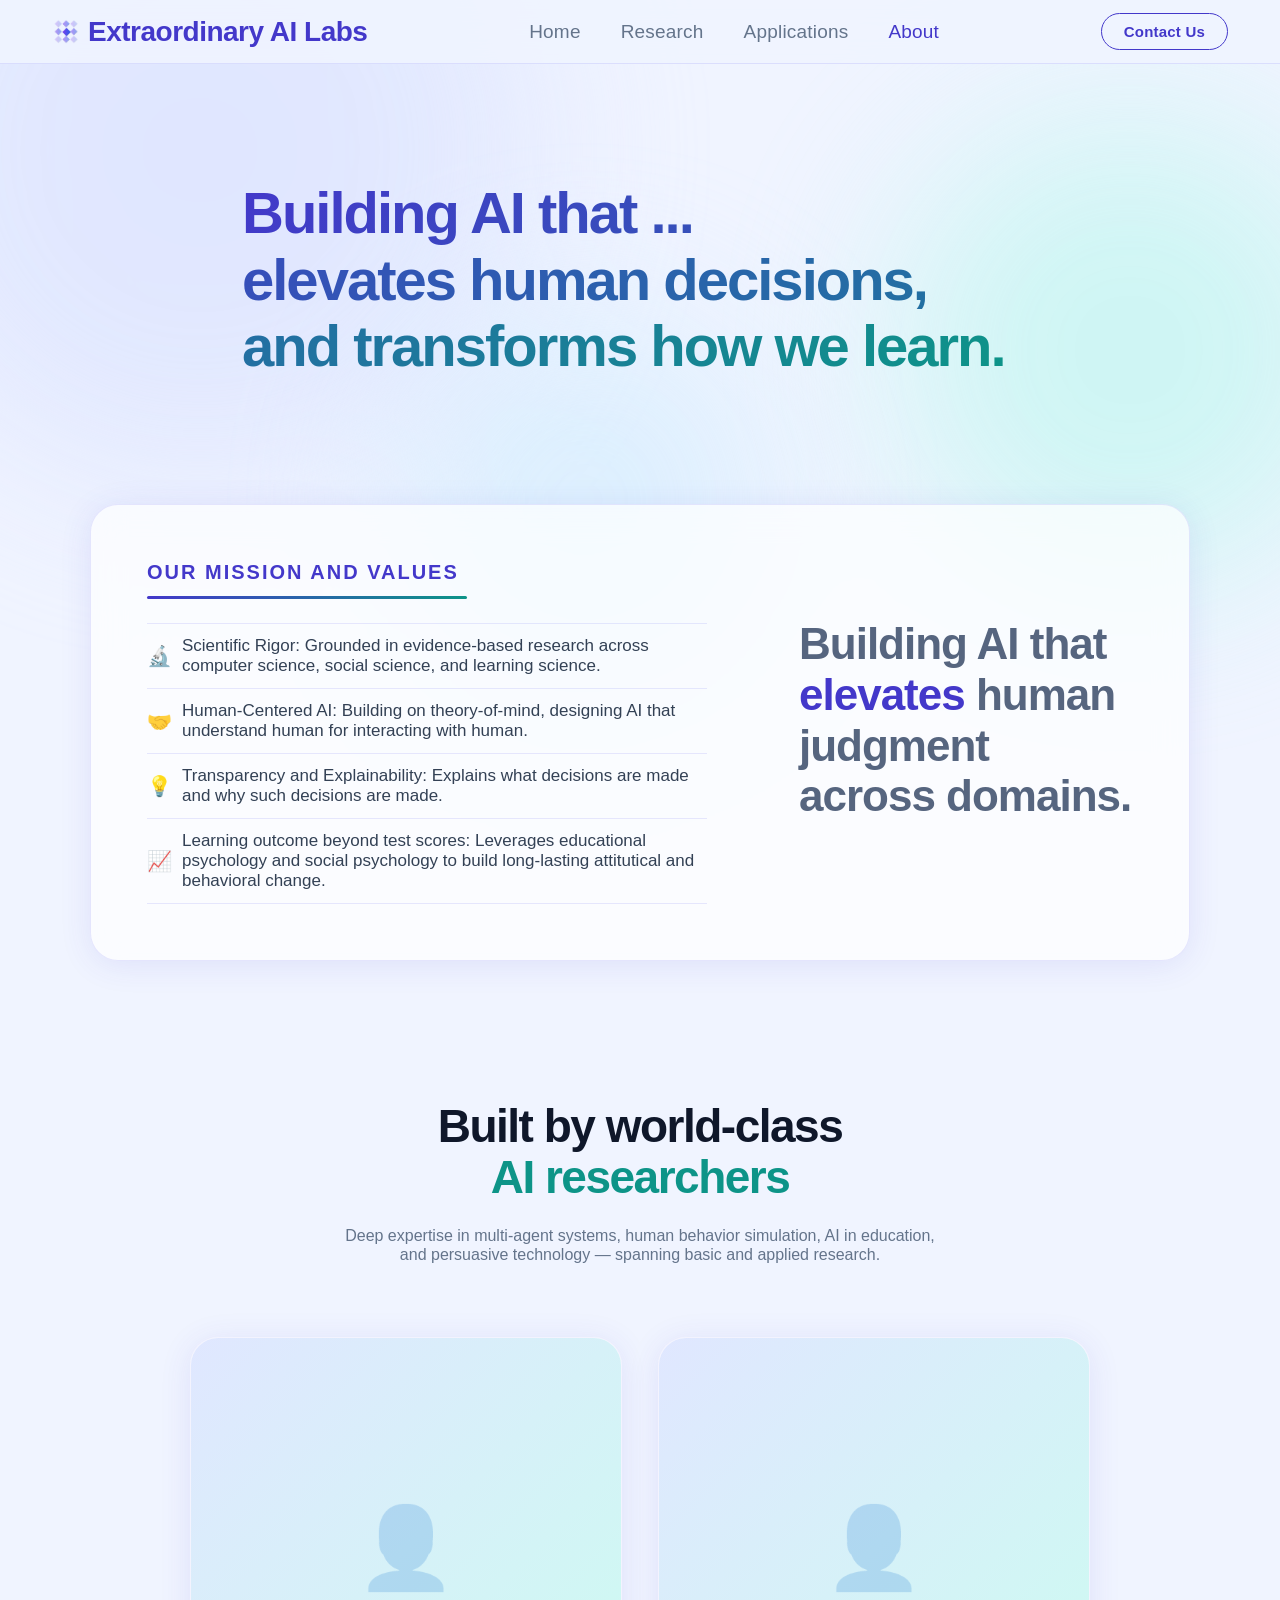
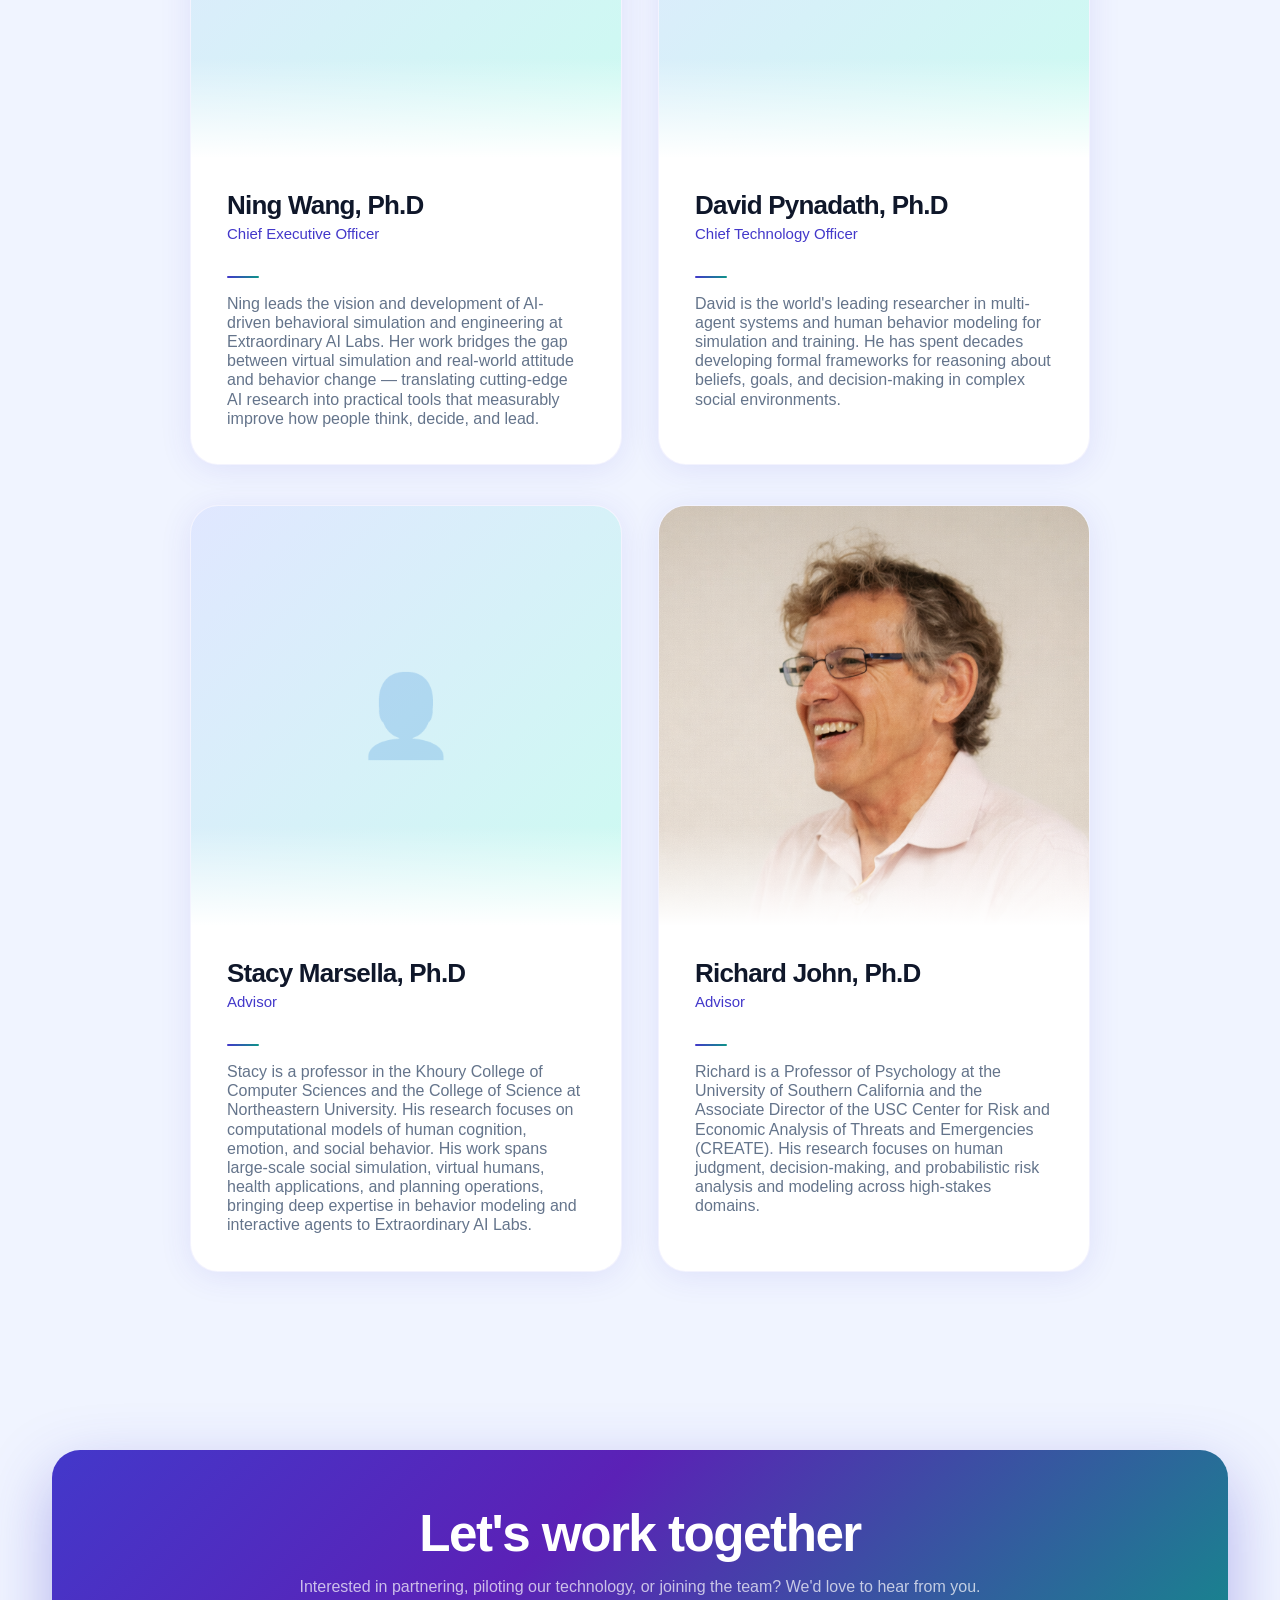
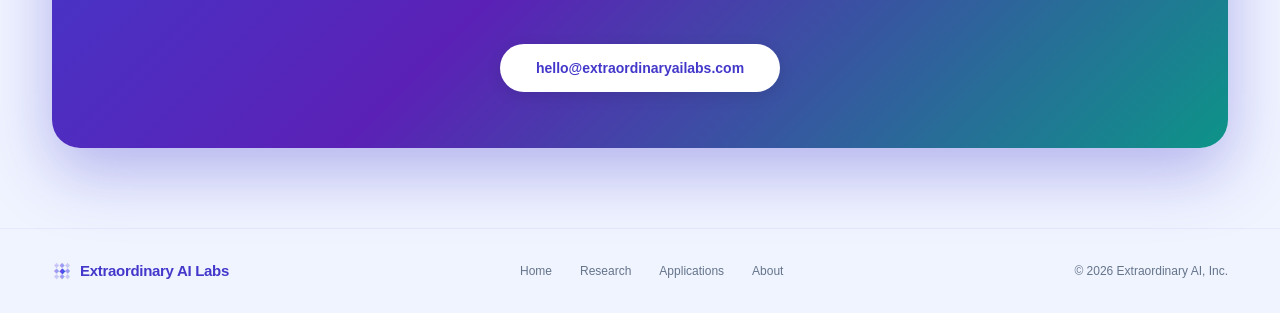
==== commit 8cc9ad74: "Changed appearance of email address to use "labs"" ====
--- a/about.html
+++ b/about.html
@@ -214,7 +214,7 @@
     <h2 class="cta-title">Let's work together</h2>
     <p class="cta-sub">Interested in partnering, piloting our technology, or joining the team? We'd love to hear from you.</p>
     <div class="cta-buttons">
-      <a href="mailto:hello@extraordinaryailabs.com" class="btn-white">hello@extraordinaryai.com</a>
+      <a href="mailto:hello@extraordinaryailabs.com" class="btn-white">hello@extraordinaryailabs.com</a>
     </div>
   </div>
 </section>
